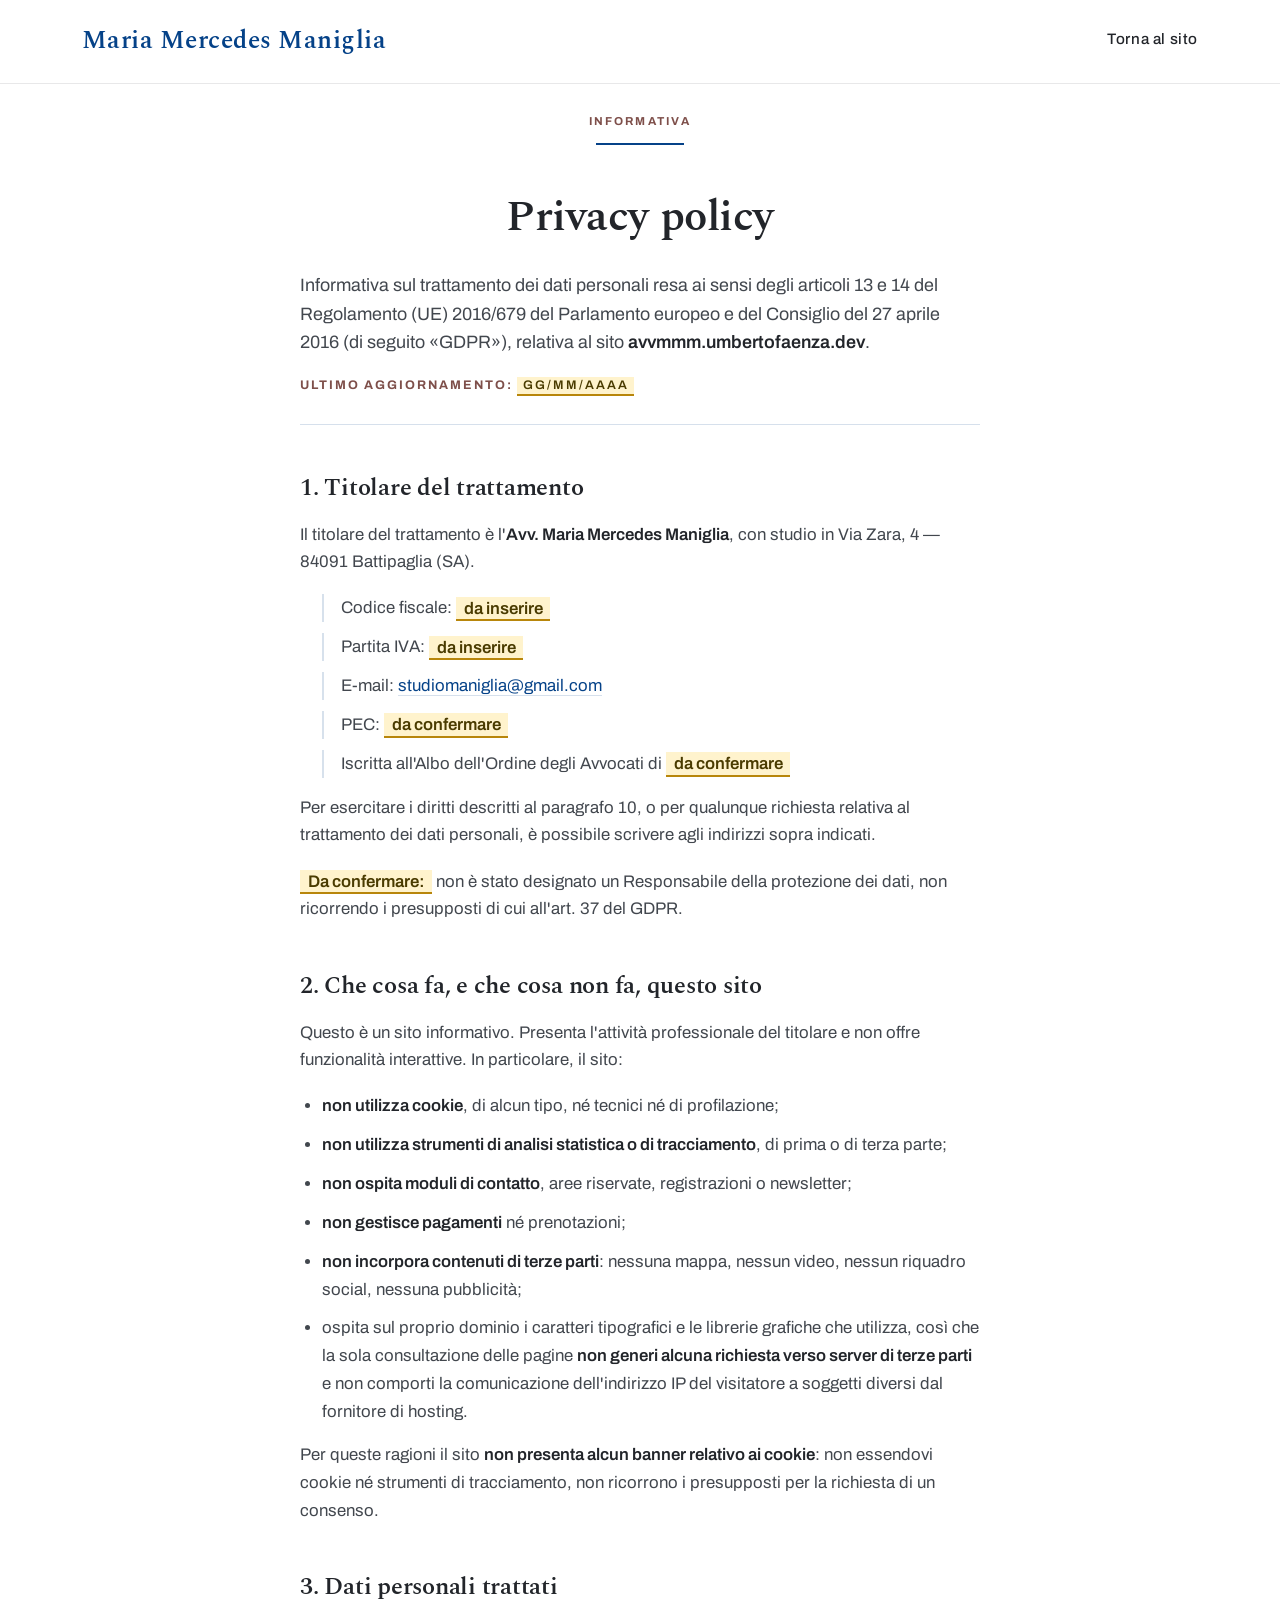
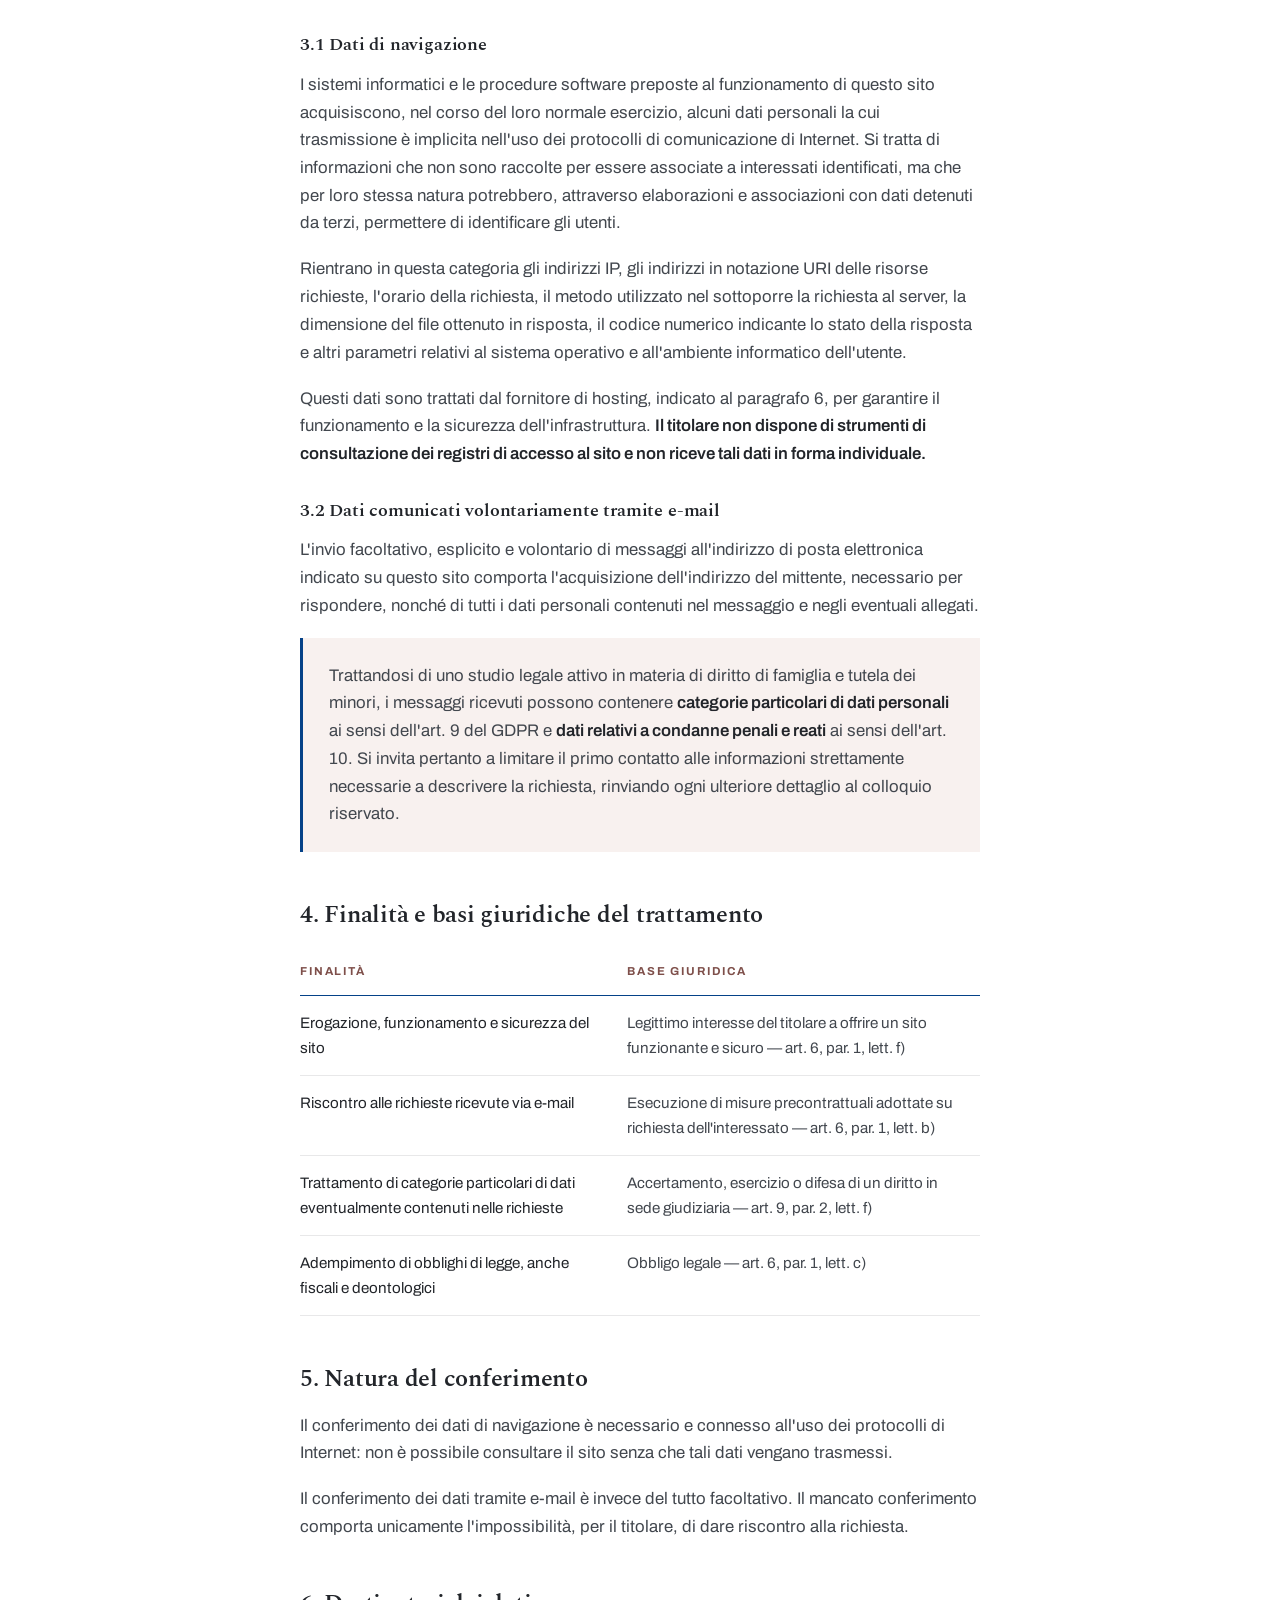
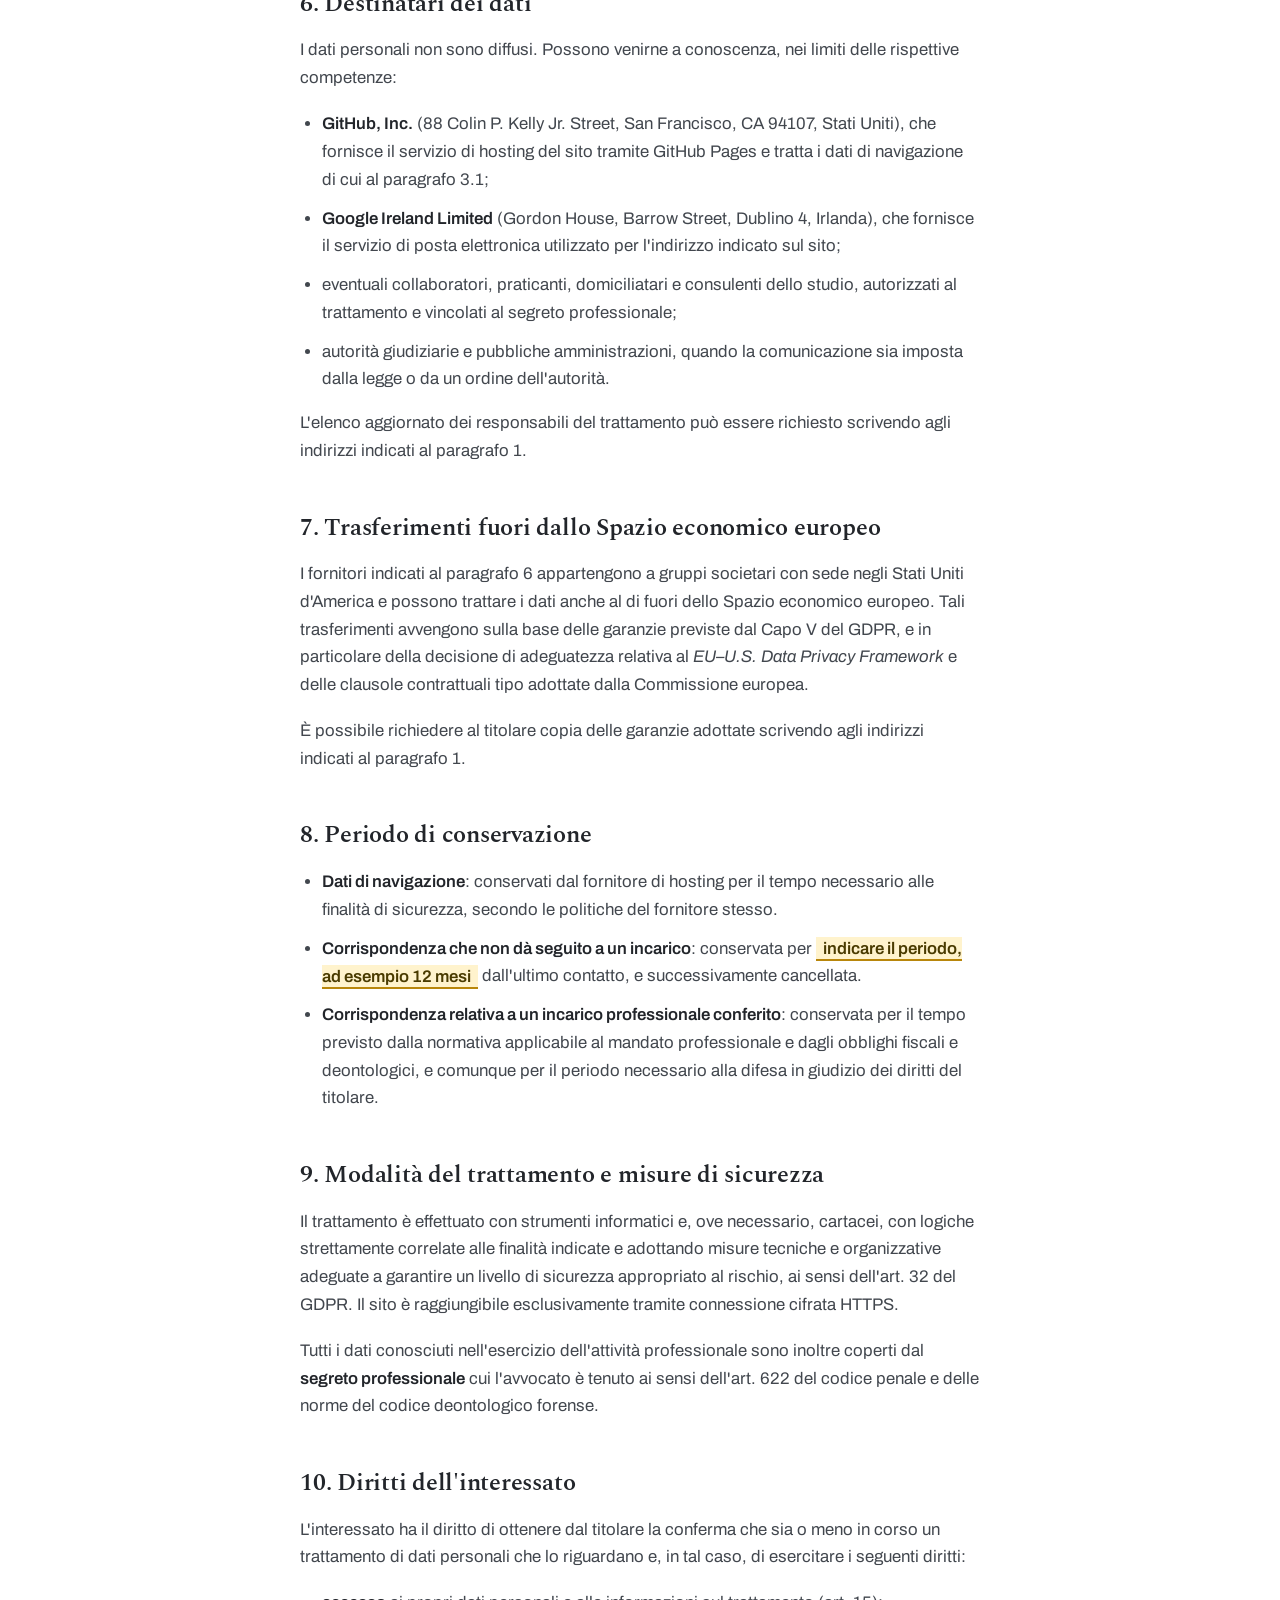
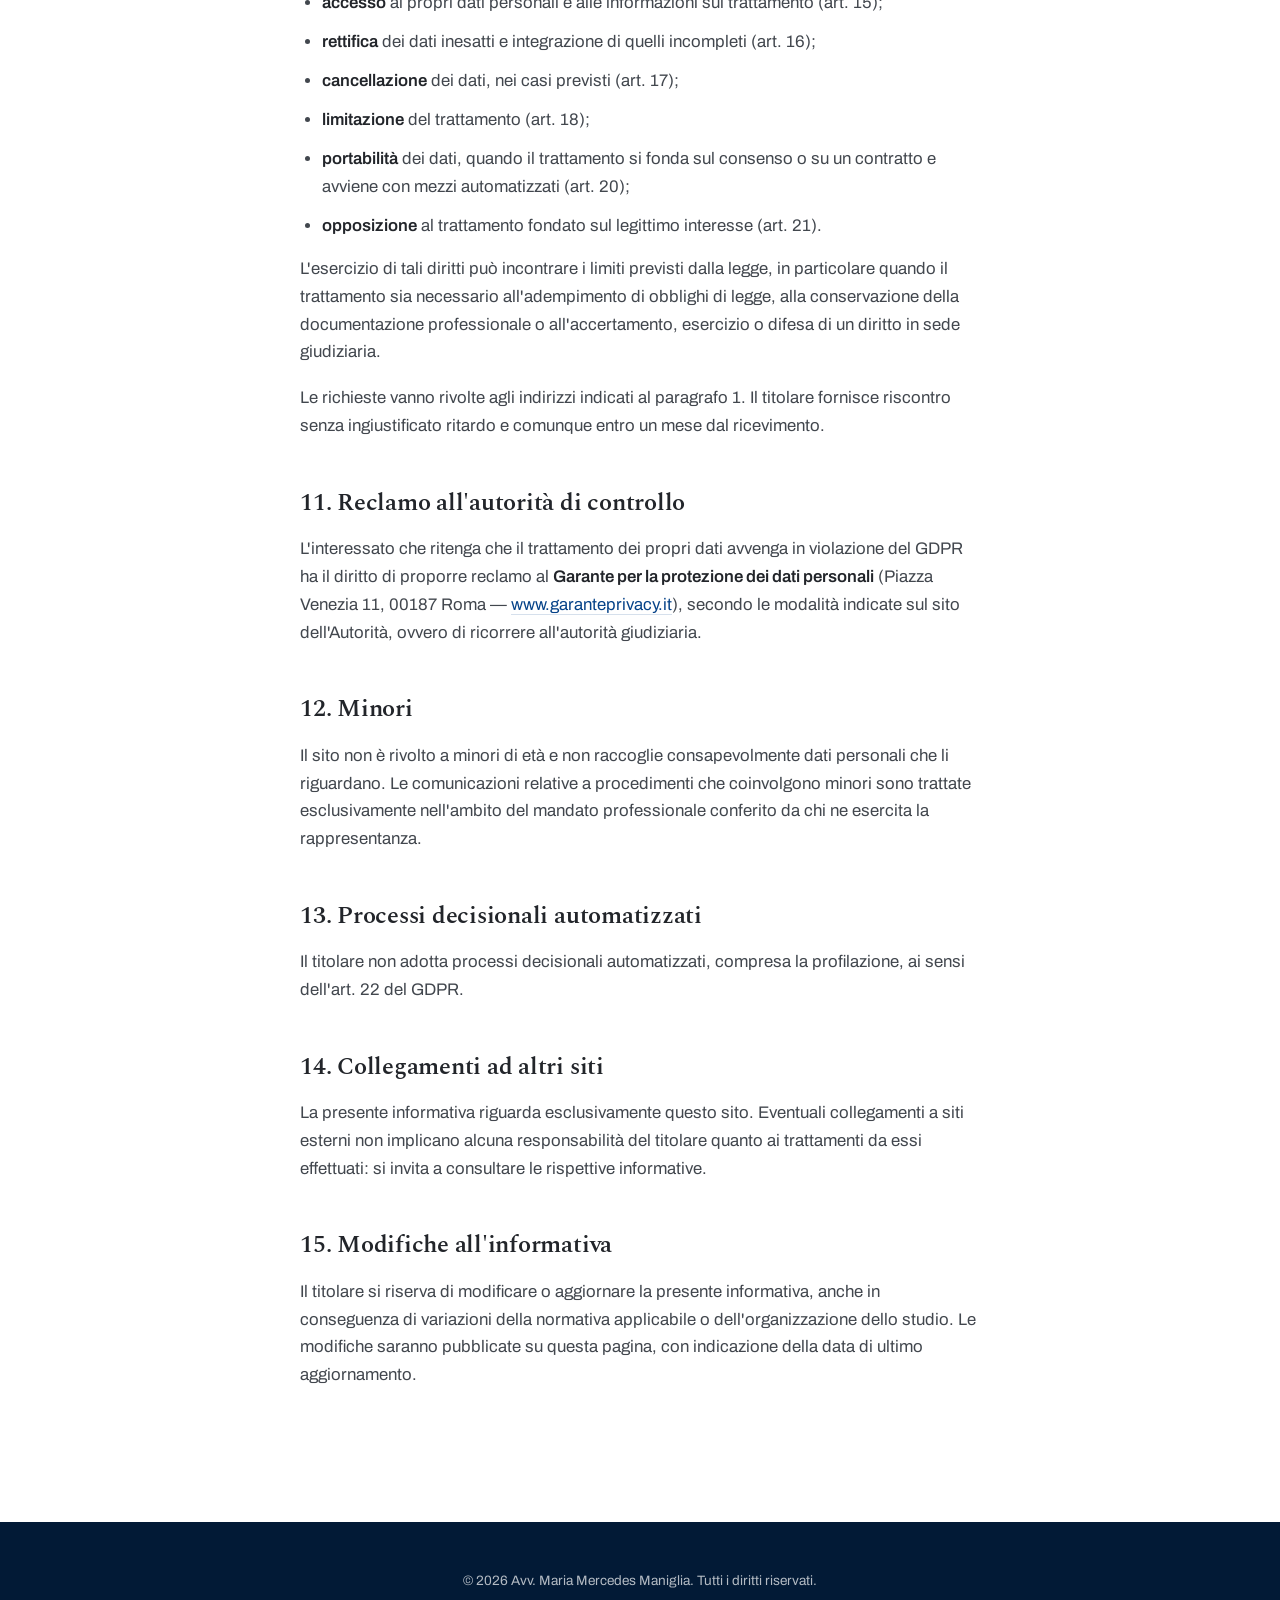
==== privacy/index.html @ ba58f158 "aggiungi SEO, favicon e anteprima social; privacy a /privacy/ Era l'unica categoria dell'audit rimas" ====
<!DOCTYPE html>
<html lang="it">

<head>
    <meta charset="UTF-8">
    <meta name="viewport" content="width=device-width, initial-scale=1.0">
    <title>Privacy policy &mdash; Avv. Maria Mercedes Maniglia</title>

    <meta name="description" content="Informativa sul trattamento dei dati personali del sito dell'Avv. Maria Mercedes Maniglia, resa ai sensi degli articoli 13 e 14 del Regolamento (UE) 2016/679.">
    <link rel="canonical" href="https://avvmmm.umbertofaenza.dev/privacy/">

    <!-- Icone. Il tipo di file e' dichiarato perche' il .ico contiene tre misure -->
    <link rel="icon" href="/favicon.ico" sizes="16x16 32x32 48x48">
    <link rel="icon" href="/icon-512.png" type="image/png" sizes="512x512">
    <link rel="apple-touch-icon" href="/apple-touch-icon.png">
    <meta name="theme-color" content="#F8F1EF">

    <!-- Anteprima nelle condivisioni: senza queste righe su WhatsApp o LinkedIn
         comparirebbe il solo indirizzo, senza immagine ne' descrizione -->
    <meta property="og:type" content="article">
    <meta property="og:locale" content="it_IT">
    <meta property="og:site_name" content="Avv. Maria Mercedes Maniglia">
    <meta property="og:url" content="https://avvmmm.umbertofaenza.dev/privacy/">
    <meta property="og:title" content="Privacy policy - Avv. Maria Mercedes Maniglia">
    <meta property="og:description" content="Informativa sul trattamento dei dati personali del sito dell'Avv. Maria Mercedes Maniglia, resa ai sensi degli articoli 13 e 14 del Regolamento (UE) 2016/679.">
    <meta property="og:image" content="https://avvmmm.umbertofaenza.dev/src/images/og-card.png">
    <meta property="og:image:width" content="1200">
    <meta property="og:image:height" content="630">
    <meta property="og:image:alt" content="Avv. Maria Mercedes Maniglia, diritto di famiglia, tutela dei minori e mediazione familiare">
    <meta name="twitter:card" content="summary_large_image">


    <!-- Percorsi assoluti come nella 404. Caratteri e Bootstrap sono ospitati
         qui, senza richieste a terze parti -->
    <link rel="stylesheet" href="/src/fonts/fonts.css">
    <link rel="stylesheet" href="/src/vendor/bootstrap.min.css">
    <link rel="stylesheet" href="/style.css">
</head>

<body>

    <a class="skip-link" href="#main">Vai al contenuto</a>

    <header>
        <nav class="navbar py-3" aria-label="Navigazione principale">
            <div class="container-lg">
                <a class="navbar-brand brand" href="/">Maria Mercedes Maniglia</a>
                <a href="/" class="nav-link-custom">Torna al sito</a>
            </div>
        </nav>
    </header>

    <main id="main">
        <section class="sec sec--white sec--doc">
            <div class="container-lg">
                <div class="sec-head">
                    <p class="eyebrow">Informativa</p>
                    <span class="sec-rule" aria-hidden="true"></span>
                </div>

                <h1 class="sec-title">Privacy policy</h1>

                <div class="doc">

                    <p class="doc-intro">Informativa sul trattamento dei dati personali resa ai sensi degli articoli
                        13 e 14 del Regolamento (UE) 2016/679 del Parlamento europeo e del Consiglio del 27 aprile
                        2016 (di seguito &laquo;GDPR&raquo;), relativa al sito
                        <strong>avvmmm.umbertofaenza.dev</strong>.</p>

                    <p class="doc-data">Ultimo aggiornamento: <span class="da-completare">GG/MM/AAAA</span></p>

                    <h2>1. Titolare del trattamento</h2>

                    <p>Il titolare del trattamento &egrave; l'<strong>Avv. Maria Mercedes Maniglia</strong>, con
                        studio in Via Zara, 4 &mdash; 84091 Battipaglia (SA).</p>

                    <ul class="doc-dati">
                        <li>Codice fiscale: <span class="da-completare">da inserire</span></li>
                        <li>Partita IVA: <span class="da-completare">da inserire</span></li>
                        <li>E-mail: <a href="mailto:studiomaniglia@gmail.com">studiomaniglia@gmail.com</a></li>
                        <li>PEC: <span class="da-completare">da confermare</span></li>
                        <li>Iscritta all'Albo dell'Ordine degli Avvocati di
                            <span class="da-completare">da confermare</span></li>
                    </ul>

                    <p>Per esercitare i diritti descritti al paragrafo 10, o per qualunque richiesta relativa al
                        trattamento dei dati personali, &egrave; possibile scrivere agli indirizzi sopra indicati.</p>

                    <p><span class="da-completare">Da confermare:</span> non &egrave; stato designato un Responsabile
                        della protezione dei dati, non ricorrendo i presupposti di cui all'art. 37 del GDPR.</p>

                    <h2>2. Che cosa fa, e che cosa non fa, questo sito</h2>

                    <p>Questo &egrave; un sito informativo. Presenta l'attivit&agrave; professionale del titolare e
                        non offre funzionalit&agrave; interattive. In particolare, il sito:</p>

                    <ul>
                        <li><strong>non utilizza cookie</strong>, di alcun tipo, n&eacute; tecnici n&eacute; di
                            profilazione;</li>
                        <li><strong>non utilizza strumenti di analisi statistica o di tracciamento</strong>, di prima
                            o di terza parte;</li>
                        <li><strong>non ospita moduli di contatto</strong>, aree riservate, registrazioni o
                            newsletter;</li>
                        <li><strong>non gestisce pagamenti</strong> n&eacute; prenotazioni;</li>
                        <li><strong>non incorpora contenuti di terze parti</strong>: nessuna mappa, nessun video,
                            nessun riquadro social, nessuna pubblicit&agrave;;</li>
                        <li>ospita sul proprio dominio i caratteri tipografici e le librerie grafiche che utilizza,
                            cos&igrave; che la sola consultazione delle pagine <strong>non generi alcuna richiesta
                                verso server di terze parti</strong> e non comporti la comunicazione dell'indirizzo IP
                            del visitatore a soggetti diversi dal fornitore di hosting.</li>
                    </ul>

                    <p>Per queste ragioni il sito <strong>non presenta alcun banner relativo ai cookie</strong>: non
                        essendovi cookie n&eacute; strumenti di tracciamento, non ricorrono i presupposti per la
                        richiesta di un consenso.</p>

                    <h2>3. Dati personali trattati</h2>

                    <h3>3.1 Dati di navigazione</h3>

                    <p>I sistemi informatici e le procedure software preposte al funzionamento di questo sito
                        acquisiscono, nel corso del loro normale esercizio, alcuni dati personali la cui trasmissione
                        &egrave; implicita nell'uso dei protocolli di comunicazione di Internet. Si tratta di
                        informazioni che non sono raccolte per essere associate a interessati identificati, ma che per
                        loro stessa natura potrebbero, attraverso elaborazioni e associazioni con dati detenuti da
                        terzi, permettere di identificare gli utenti.</p>

                    <p>Rientrano in questa categoria gli indirizzi IP, gli indirizzi in notazione URI delle risorse
                        richieste, l'orario della richiesta, il metodo utilizzato nel sottoporre la richiesta al
                        server, la dimensione del file ottenuto in risposta, il codice numerico indicante lo stato
                        della risposta e altri parametri relativi al sistema operativo e all'ambiente informatico
                        dell'utente.</p>

                    <p>Questi dati sono trattati dal fornitore di hosting, indicato al paragrafo 6, per garantire il
                        funzionamento e la sicurezza dell'infrastruttura. <strong>Il titolare non dispone di strumenti
                            di consultazione dei registri di accesso al sito e non riceve tali dati in forma
                            individuale.</strong></p>

                    <h3>3.2 Dati comunicati volontariamente tramite e-mail</h3>

                    <p>L'invio facoltativo, esplicito e volontario di messaggi all'indirizzo di posta elettronica
                        indicato su questo sito comporta l'acquisizione dell'indirizzo del mittente, necessario per
                        rispondere, nonch&eacute; di tutti i dati personali contenuti nel messaggio e negli eventuali
                        allegati.</p>

                    <p class="doc-avviso">Trattandosi di uno studio legale attivo in materia di diritto di famiglia e
                        tutela dei minori, i messaggi ricevuti possono contenere <strong>categorie particolari di dati
                            personali</strong> ai sensi dell'art. 9 del GDPR e <strong>dati relativi a condanne penali
                            e reati</strong> ai sensi dell'art. 10. Si invita pertanto a limitare il primo contatto
                        alle informazioni strettamente necessarie a descrivere la richiesta, rinviando ogni ulteriore
                        dettaglio al colloquio riservato.</p>

                    <h2>4. Finalit&agrave; e basi giuridiche del trattamento</h2>

                    <div class="doc-tabella-wrap">
                        <table class="doc-tabella">
                            <thead>
                                <tr>
                                    <th>Finalit&agrave;</th>
                                    <th>Base giuridica</th>
                                </tr>
                            </thead>
                            <tbody>
                                <tr>
                                    <td>Erogazione, funzionamento e sicurezza del sito</td>
                                    <td>Legittimo interesse del titolare a offrire un sito funzionante e sicuro
                                        &mdash; art. 6, par. 1, lett. f)</td>
                                </tr>
                                <tr>
                                    <td>Riscontro alle richieste ricevute via e-mail</td>
                                    <td>Esecuzione di misure precontrattuali adottate su richiesta dell'interessato
                                        &mdash; art. 6, par. 1, lett. b)</td>
                                </tr>
                                <tr>
                                    <td>Trattamento di categorie particolari di dati eventualmente contenuti nelle
                                        richieste</td>
                                    <td>Accertamento, esercizio o difesa di un diritto in sede giudiziaria
                                        &mdash; art. 9, par. 2, lett. f)</td>
                                </tr>
                                <tr>
                                    <td>Adempimento di obblighi di legge, anche fiscali e deontologici</td>
                                    <td>Obbligo legale &mdash; art. 6, par. 1, lett. c)</td>
                                </tr>
                            </tbody>
                        </table>
                    </div>

                    <h2>5. Natura del conferimento</h2>

                    <p>Il conferimento dei dati di navigazione &egrave; necessario e connesso all'uso dei protocolli
                        di Internet: non &egrave; possibile consultare il sito senza che tali dati vengano
                        trasmessi.</p>

                    <p>Il conferimento dei dati tramite e-mail &egrave; invece del tutto facoltativo. Il mancato
                        conferimento comporta unicamente l'impossibilit&agrave;, per il titolare, di dare riscontro
                        alla richiesta.</p>

                    <h2>6. Destinatari dei dati</h2>

                    <p>I dati personali non sono diffusi. Possono venirne a conoscenza, nei limiti delle rispettive
                        competenze:</p>

                    <ul>
                        <li><strong>GitHub, Inc.</strong> (88 Colin P. Kelly Jr. Street, San Francisco, CA 94107,
                            Stati Uniti), che fornisce il servizio di hosting del sito tramite GitHub Pages e tratta
                            i dati di navigazione di cui al paragrafo 3.1;</li>
                        <li><strong>Google Ireland Limited</strong> (Gordon House, Barrow Street, Dublino 4,
                            Irlanda), che fornisce il servizio di posta elettronica utilizzato per l'indirizzo
                            indicato sul sito;</li>
                        <li>eventuali collaboratori, praticanti, domiciliatari e consulenti dello studio, autorizzati
                            al trattamento e vincolati al segreto professionale;</li>
                        <li>autorit&agrave; giudiziarie e pubbliche amministrazioni, quando la comunicazione sia
                            imposta dalla legge o da un ordine dell'autorit&agrave;.</li>
                    </ul>

                    <p>L'elenco aggiornato dei responsabili del trattamento pu&ograve; essere richiesto scrivendo agli
                        indirizzi indicati al paragrafo 1.</p>

                    <h2>7. Trasferimenti fuori dallo Spazio economico europeo</h2>

                    <p>I fornitori indicati al paragrafo 6 appartengono a gruppi societari con sede negli Stati Uniti
                        d'America e possono trattare i dati anche al di fuori dello Spazio economico europeo. Tali
                        trasferimenti avvengono sulla base delle garanzie previste dal Capo V del GDPR, e in
                        particolare della decisione di adeguatezza relativa al <em>EU&ndash;U.S. Data Privacy
                            Framework</em> e delle clausole contrattuali tipo adottate dalla Commissione europea.</p>

                    <p>&Egrave; possibile richiedere al titolare copia delle garanzie adottate scrivendo agli
                        indirizzi indicati al paragrafo 1.</p>

                    <h2>8. Periodo di conservazione</h2>

                    <ul>
                        <li><strong>Dati di navigazione</strong>: conservati dal fornitore di hosting per il tempo
                            necessario alle finalit&agrave; di sicurezza, secondo le politiche del fornitore
                            stesso.</li>
                        <li><strong>Corrispondenza che non d&agrave; seguito a un incarico</strong>: conservata per
                            <span class="da-completare">indicare il periodo, ad esempio 12 mesi</span> dall'ultimo
                            contatto, e successivamente cancellata.</li>
                        <li><strong>Corrispondenza relativa a un incarico professionale conferito</strong>: conservata
                            per il tempo previsto dalla normativa applicabile al mandato professionale e dagli
                            obblighi fiscali e deontologici, e comunque per il periodo necessario alla difesa in
                            giudizio dei diritti del titolare.</li>
                    </ul>

                    <h2>9. Modalit&agrave; del trattamento e misure di sicurezza</h2>

                    <p>Il trattamento &egrave; effettuato con strumenti informatici e, ove necessario, cartacei, con
                        logiche strettamente correlate alle finalit&agrave; indicate e adottando misure tecniche e
                        organizzative adeguate a garantire un livello di sicurezza appropriato al rischio, ai sensi
                        dell'art. 32 del GDPR. Il sito &egrave; raggiungibile esclusivamente tramite connessione
                        cifrata HTTPS.</p>

                    <p>Tutti i dati conosciuti nell'esercizio dell'attivit&agrave; professionale sono inoltre coperti
                        dal <strong>segreto professionale</strong> cui l'avvocato &egrave; tenuto ai sensi dell'art.
                        622 del codice penale e delle norme del codice deontologico forense.</p>

                    <h2>10. Diritti dell'interessato</h2>

                    <p>L'interessato ha il diritto di ottenere dal titolare la conferma che sia o meno in corso un
                        trattamento di dati personali che lo riguardano e, in tal caso, di esercitare i seguenti
                        diritti:</p>

                    <ul>
                        <li><strong>accesso</strong> ai propri dati personali e alle informazioni sul trattamento
                            (art. 15);</li>
                        <li><strong>rettifica</strong> dei dati inesatti e integrazione di quelli incompleti
                            (art. 16);</li>
                        <li><strong>cancellazione</strong> dei dati, nei casi previsti (art. 17);</li>
                        <li><strong>limitazione</strong> del trattamento (art. 18);</li>
                        <li><strong>portabilit&agrave;</strong> dei dati, quando il trattamento si fonda sul consenso
                            o su un contratto e avviene con mezzi automatizzati (art. 20);</li>
                        <li><strong>opposizione</strong> al trattamento fondato sul legittimo interesse
                            (art. 21).</li>
                    </ul>

                    <p>L'esercizio di tali diritti pu&ograve; incontrare i limiti previsti dalla legge, in particolare
                        quando il trattamento sia necessario all'adempimento di obblighi di legge, alla conservazione
                        della documentazione professionale o all'accertamento, esercizio o difesa di un diritto in
                        sede giudiziaria.</p>

                    <p>Le richieste vanno rivolte agli indirizzi indicati al paragrafo 1. Il titolare fornisce
                        riscontro senza ingiustificato ritardo e comunque entro un mese dal ricevimento.</p>

                    <h2>11. Reclamo all'autorit&agrave; di controllo</h2>

                    <p>L'interessato che ritenga che il trattamento dei propri dati avvenga in violazione del GDPR ha
                        il diritto di proporre reclamo al <strong>Garante per la protezione dei dati
                            personali</strong> (Piazza Venezia 11, 00187 Roma &mdash;
                        <a href="https://www.garanteprivacy.it" rel="noopener">www.garanteprivacy.it</a>), secondo le
                        modalit&agrave; indicate sul sito dell'Autorit&agrave;, ovvero di ricorrere
                        all'autorit&agrave; giudiziaria.</p>

                    <h2>12. Minori</h2>

                    <p>Il sito non &egrave; rivolto a minori di et&agrave; e non raccoglie consapevolmente dati
                        personali che li riguardano. Le comunicazioni relative a procedimenti che coinvolgono minori
                        sono trattate esclusivamente nell'ambito del mandato professionale conferito da chi ne
                        esercita la rappresentanza.</p>

                    <h2>13. Processi decisionali automatizzati</h2>

                    <p>Il titolare non adotta processi decisionali automatizzati, compresa la profilazione, ai sensi
                        dell'art. 22 del GDPR.</p>

                    <h2>14. Collegamenti ad altri siti</h2>

                    <p>La presente informativa riguarda esclusivamente questo sito. Eventuali collegamenti a siti
                        esterni non implicano alcuna responsabilit&agrave; del titolare quanto ai trattamenti da essi
                        effettuati: si invita a consultare le rispettive informative.</p>

                    <h2>15. Modifiche all'informativa</h2>

                    <p>Il titolare si riserva di modificare o aggiornare la presente informativa, anche in
                        conseguenza di variazioni della normativa applicabile o dell'organizzazione dello studio. Le
                        modifiche saranno pubblicate su questa pagina, con indicazione della data di ultimo
                        aggiornamento.</p>

                </div>
            </div>
        </section>
    </main>

    <footer>
        <div class="container-lg">
            <p>&copy; 2026 Avv. Maria Mercedes Maniglia. Tutti i diritti riservati.</p>
        </div>
    </footer>

</body>

</html>
---- src/fonts/fonts.css ----
/* Caratteri ospitati sul sito, non caricati da Google.
   Generato dal CSS di fonts.googleapis.com tenendo i soli sottoinsiemi
   latin e latin-ext: gli altri (cyrillic, cyrillic-ext, vietnamese) non
   servono a un sito in italiano e pesavano senza essere mai usati.
   Percorsi assoluti: /404.html viene servita a URL arbitrari.
   Per aggiornare i caratteri, riscaricare da Google e rifare questo file. */

@font-face {
  font-family: 'Archivo';
  font-style: italic;
  font-weight: 400;
  font-stretch: 100%;
  font-display: swap;
  src: url(/src/fonts/archivo-italic-400-latin-ext.woff2) format('woff2');
  unicode-range: U+0100-02BA, U+02BD-02C5, U+02C7-02CC, U+02CE-02D7, U+02DD-02FF, U+0304, U+0308, U+0329, U+1D00-1DBF, U+1E00-1E9F, U+1EF2-1EFF, U+2020, U+20A0-20AB, U+20AD-20C0, U+2113, U+2C60-2C7F, U+A720-A7FF;
}
@font-face {
  font-family: 'Archivo';
  font-style: italic;
  font-weight: 400;
  font-stretch: 100%;
  font-display: swap;
  src: url(/src/fonts/archivo-italic-400-latin.woff2) format('woff2');
  unicode-range: U+0000-00FF, U+0131, U+0152-0153, U+02BB-02BC, U+02C6, U+02DA, U+02DC, U+0304, U+0308, U+0329, U+2000-206F, U+20AC, U+2122, U+2191, U+2193, U+2212, U+2215, U+FEFF, U+FFFD;
}
@font-face {
  font-family: 'Archivo';
  font-style: normal;
  font-weight: 400 700;
  font-stretch: 100%;
  font-display: swap;
  src: url(/src/fonts/archivo-normal-400-700-latin-ext.woff2) format('woff2');
  unicode-range: U+0100-02BA, U+02BD-02C5, U+02C7-02CC, U+02CE-02D7, U+02DD-02FF, U+0304, U+0308, U+0329, U+1D00-1DBF, U+1E00-1E9F, U+1EF2-1EFF, U+2020, U+20A0-20AB, U+20AD-20C0, U+2113, U+2C60-2C7F, U+A720-A7FF;
}
@font-face {
  font-family: 'Archivo';
  font-style: normal;
  font-weight: 400 700;
  font-stretch: 100%;
  font-display: swap;
  src: url(/src/fonts/archivo-normal-400-700-latin.woff2) format('woff2');
  unicode-range: U+0000-00FF, U+0131, U+0152-0153, U+02BB-02BC, U+02C6, U+02DA, U+02DC, U+0304, U+0308, U+0329, U+2000-206F, U+20AC, U+2122, U+2191, U+2193, U+2212, U+2215, U+FEFF, U+FFFD;
}
@font-face {
  font-family: 'Spectral';
  font-style: italic;
  font-weight: 400;
  font-display: swap;
  src: url(/src/fonts/spectral-italic-400-latin-ext.woff2) format('woff2');
  unicode-range: U+0100-02BA, U+02BD-02C5, U+02C7-02CC, U+02CE-02D7, U+02DD-02FF, U+0304, U+0308, U+0329, U+1D00-1DBF, U+1E00-1E9F, U+1EF2-1EFF, U+2020, U+20A0-20AB, U+20AD-20C0, U+2113, U+2C60-2C7F, U+A720-A7FF;
}
@font-face {
  font-family: 'Spectral';
  font-style: italic;
  font-weight: 400;
  font-display: swap;
  src: url(/src/fonts/spectral-italic-400-latin.woff2) format('woff2');
  unicode-range: U+0000-00FF, U+0131, U+0152-0153, U+02BB-02BC, U+02C6, U+02DA, U+02DC, U+0304, U+0308, U+0329, U+2000-206F, U+20AC, U+2122, U+2191, U+2193, U+2212, U+2215, U+FEFF, U+FFFD;
}
@font-face {
  font-family: 'Spectral';
  font-style: normal;
  font-weight: 400;
  font-display: swap;
  src: url(/src/fonts/spectral-normal-400-latin-ext.woff2) format('woff2');
  unicode-range: U+0100-02BA, U+02BD-02C5, U+02C7-02CC, U+02CE-02D7, U+02DD-02FF, U+0304, U+0308, U+0329, U+1D00-1DBF, U+1E00-1E9F, U+1EF2-1EFF, U+2020, U+20A0-20AB, U+20AD-20C0, U+2113, U+2C60-2C7F, U+A720-A7FF;
}
@font-face {
  font-family: 'Spectral';
  font-style: normal;
  font-weight: 400;
  font-display: swap;
  src: url(/src/fonts/spectral-normal-400-latin.woff2) format('woff2');
  unicode-range: U+0000-00FF, U+0131, U+0152-0153, U+02BB-02BC, U+02C6, U+02DA, U+02DC, U+0304, U+0308, U+0329, U+2000-206F, U+20AC, U+2122, U+2191, U+2193, U+2212, U+2215, U+FEFF, U+FFFD;
}
@font-face {
  font-family: 'Spectral';
  font-style: normal;
  font-weight: 600;
  font-display: swap;
  src: url(/src/fonts/spectral-normal-600-latin-ext.woff2) format('woff2');
  unicode-range: U+0100-02BA, U+02BD-02C5, U+02C7-02CC, U+02CE-02D7, U+02DD-02FF, U+0304, U+0308, U+0329, U+1D00-1DBF, U+1E00-1E9F, U+1EF2-1EFF, U+2020, U+20A0-20AB, U+20AD-20C0, U+2113, U+2C60-2C7F, U+A720-A7FF;
}
@font-face {
  font-family: 'Spectral';
  font-style: normal;
  font-weight: 600;
  font-display: swap;
  src: url(/src/fonts/spectral-normal-600-latin.woff2) format('woff2');
  unicode-range: U+0000-00FF, U+0131, U+0152-0153, U+02BB-02BC, U+02C6, U+02DA, U+02DC, U+0304, U+0308, U+0329, U+2000-206F, U+20AC, U+2122, U+2191, U+2193, U+2212, U+2215, U+FEFF, U+FFFD;
}
---- style.css ----
/* =========================================================
   Avv. Maria Mercedes Maniglia — variante "documento"
   Nessuna colonna di margine: la struttura è orizzontale.
   Ogni sezione si apre con un filetto-capitolo che si riempie
   di blu man mano che la pagina avanza.
   ========================================================= */

:root {
    --ink: #054288;
    --ink-deep: #021a36;

    --text-main: #22252A;
    --text-body: #42474E;

    --white: #ffffff;
    /* rosa appena accennato, dalla carta del biglietto da visita */
    --paper: #F8F1EF;
    --paper-deep: #F0E6E3;

    /* bruno-rosato, stessa famiglia della carta */
    --accent: #7E4F4A;

    --rule: rgba(5, 66, 136, 0.16);
    --rule-soft: rgba(34, 37, 42, 0.10);

    --font-display: 'Spectral', Georgia, serif;
    --font-body: 'Archivo', system-ui, sans-serif;

    --sec-pad: clamp(4.5rem, 9vw, 8rem);
    --ease: cubic-bezier(0.22, 0.61, 0.36, 1);
}

/* ---------- Base ---------- */

html {
    scroll-behavior: smooth;
}

@media (prefers-reduced-motion: reduce) {
    html {
        scroll-behavior: auto;
    }

    *,
    *::before,
    *::after {
        animation-duration: 0.01ms !important;
        transition-duration: 0.01ms !important;
    }

    /* regola separata di proposito: ::details-content non rientra in
       *::before/::after, e messo nella lista qui sopra invaliderebbe
       l'intero selettore sui browser che non lo conoscono */
    details::details-content {
        transition-duration: 0.01ms !important;
    }
}

body {
    font-family: var(--font-body);
    font-size: 1.05rem;
    line-height: 1.65;
    color: var(--text-body);
    background-color: var(--white);
    -webkit-font-smoothing: antialiased;
}

h1,
h2,
h3,
h4 {
    font-family: var(--font-display);
    font-weight: 600;
    color: var(--text-main);
    letter-spacing: -0.01em;
}

p {
    color: var(--text-body);
}

strong {
    color: var(--text-main);
    font-weight: 600;
}

a {
    color: var(--ink);
}

a:focus-visible,
button:focus-visible {
    outline: 2px solid var(--ink);
    outline-offset: 3px;
    border-radius: 2px;
}

.skip-link {
    position: absolute;
    left: -9999px;
    top: 0;
    z-index: 2000;
    padding: 12px 20px;
    background: var(--ink);
    color: #fff;
    text-decoration: none;
    font-weight: 600;
}

.skip-link:focus {
    left: 12px;
    top: 12px;
}

/* ---------- Navbar ---------- */

header {
    position: fixed;
    top: 0;
    width: 100%;
    z-index: 1000;
    background-color: rgba(255, 255, 255, 0.94);
    backdrop-filter: blur(10px);
    border-bottom: 1px solid var(--rule-soft);
}

.brand {
    font-family: var(--font-display);
    font-size: 1.25rem;
    font-weight: 600;
    letter-spacing: 0.02em;
    color: var(--ink);
    text-decoration: none;
}

.brand:hover {
    color: var(--ink);
}

.nav-link-custom {
    font-family: var(--font-body);
    /* nel menu a tendina il tocco e' piu' comodo con un corpo pieno */
    font-size: 1rem;
    font-weight: 500;
    letter-spacing: 0.04em;
    color: var(--text-main);
    text-decoration: none;
    padding-bottom: 2px;
    border-bottom: 1px solid transparent;
    transition: border-color 0.25s var(--ease), color 0.25s var(--ease);
}

.nav-link-custom:hover {
    color: var(--ink);
    border-bottom-color: var(--ink);
}

.navbar-toggler:focus {
    box-shadow: none;
}

/* Menu a tendina: area di tocco piena, almeno 44px per voce */
@media (max-width: 991.98px) {
    .nav-link-custom {
        display: block;
        padding: 0.6rem 0;
    }
}

/* Da qui la navbar e' su una riga sola: cresce in due tempi, perche'
   fra 992 e 1199 il contenitore si stringe a 960px */
@media (min-width: 992px) {
    .brand {
        font-size: 1.4rem;
    }

    .nav-link-custom {
        font-size: 0.88rem;
    }
}

@media (min-width: 1200px) {
    .brand {
        font-size: 1.55rem;
    }

    .nav-link-custom {
        font-size: 0.95rem;
    }
}

/* ---------- Sezioni ---------- */

/* Bootstrap porterebbe il contenitore a 1320px: troppo per una colonna
   di testo leggibile, lascerebbe vuoto strutturale ai lati */
@media (min-width: 1400px) {
    .container-lg {
        max-width: 1140px;
    }
}

.sec {
    padding: var(--sec-pad) 0;
}

/* l'header e' fisso: senza questo margine il sopratitolo della sezione
   raggiunta da un'ancora finisce appiccicato al bordo inferiore */
.sec[id] {
    scroll-margin-top: 1.5rem;
}

.sec--white {
    background-color: var(--white);
}

.sec--paper {
    background-color: var(--paper);
}

.sec--hero {
    background: linear-gradient(180deg, var(--paper) 0%, var(--paper-deep) 100%);
    padding-top: clamp(9rem, 16vw, 13rem);
}

/* Di norma a separare le sezioni basta l'alternanza dei fondi. Dove due
   sezioni adiacenti condividono il tono - oggi solo #genitorialita e
   #consulenze, che sono le due offerte prenotabili e stanno insieme di
   proposito - il confine lo segna un filetto. Scritto come condizione e non
   sul singolo id: se la coppia cambia o si scioglie, il filetto la segue.
   Il padding delle due sezioni lo lascia simmetrico, 128px sopra e sotto */
.sec--white + .sec--white > .container-lg,
.sec--paper + .sec--paper > .container-lg {
    position: relative;
}

/* Sta sul contenitore e non sulla sezione, che e' a tutta pagina: cosi' il
   filetto e' largo quanto il testo, come quelli dentro #percorso e #contatti.
   Risalito di --sec-pad, cioe' esattamente il padding della sezione, per
   cadere sul confine invece che sopra il sopratitolo */
.sec--white + .sec--white > .container-lg::before,
.sec--paper + .sec--paper > .container-lg::before {
    content: '';
    position: absolute;
    top: calc(-1 * var(--sec-pad));
    /* rientro pari al padding di .container-lg, che e' meta' della gutter di
       Bootstrap: cosi' il filetto e' largo quanto il testo e non quanto la
       scatola. Se quel padding cambia, va cambiato anche qui */
    left: 12px;
    right: 12px;
    height: 1px;
    background-color: var(--rule);
}

/* sotto i 992 il contenitore passa a 24px di padding, vedi in fondo al foglio */
@media (max-width: 991px) {

    .sec--white + .sec--white > .container-lg::before,
    .sec--paper + .sec--paper > .container-lg::before {
        left: 24px;
        right: 24px;
    }
}

/* ---------- Filetto-capitolo ---------- */

.sec-head {
    display: flex;
    flex-direction: column;
    align-items: center;
    gap: 0.9rem;
    margin-bottom: clamp(2rem, 4vw, 3rem);
}

/* Solo il segmento pieno sotto il sopratitolo, identico in ogni sezione */
.sec-rule {
    width: 88px;
    height: 2px;
    background-color: var(--ink);
}

/* ---------- Tipografia ---------- */

.eyebrow {
    margin: 0;
    font-family: var(--font-body);
    font-size: 0.72rem;
    font-weight: 700;
    line-height: 1.2;
    letter-spacing: 0.18em;
    text-transform: uppercase;
    color: var(--accent);
}

.display-name {
    margin: 0.75rem auto 1.5rem;
    font-size: clamp(2.4rem, 6.5vw, 4.6rem);
    line-height: 1.05;
    letter-spacing: -0.025em;
    color: var(--ink);
    max-width: 16ch;
}

/* il margine sotto serviva a staccare il bottone dell'hero, tolto su
   richiesta della cliente. Con :last-child torna da solo se il bottone
   viene rimesso, invece di restare uno spazio orfano */
.lede:last-child {
    margin-bottom: 0;
}

.lede {
    max-width: 34ch;
    margin: 0 auto 2.75rem;
    font-family: var(--font-display);
    font-size: clamp(1.25rem, 2.4vw, 1.7rem);
    font-style: italic;
    font-weight: 400;
    line-height: 1.35;
    color: var(--text-main);
}

.sec-title {
    margin: 0 auto 1.75rem;
    font-size: clamp(1.9rem, 3.8vw, 2.7rem);
    line-height: 1.15;
    max-width: 24ch;
    text-align: center;
}

.sub-title {
    margin: 3.5rem 0 0;
    font-size: 1.35rem;
    text-align: center;
}

/* Blocco centrato, testo allineato a sinistra: il vuoto simmetrico
   si legge come margine, il testo resta scorrevole */
.measure {
    max-width: 62ch;
    margin-inline: auto;
}

.measure p {
    margin-bottom: 1.25rem;
}

.measure p:last-child {
    margin-bottom: 0;
}

.measure--center {
    text-align: center;
}

/* Paragrafo singolo: corpo più grande, così la stessa quantità di testo
   occupa più larghezza senza allungare la riga in caratteri */
.measure--lead {
    max-width: 78ch;
    font-size: 1.18rem;
    line-height: 1.6;
}

/* ---------- Hero ---------- */

.sec--hero .container-lg {
    text-align: center;
}

/* ---------- Bottone ---------- */

.btn-ink {
    display: inline-block;
    padding: 14px 32px;
    background-color: var(--ink);
    color: #fff;
    font-family: var(--font-body);
    font-size: 0.85rem;
    font-weight: 600;
    letter-spacing: 0.06em;
    text-decoration: none;
    border: 1px solid var(--ink);
    transition: background-color 0.25s var(--ease), color 0.25s var(--ease);
}

.btn-ink:hover {
    background-color: transparent;
    color: var(--ink);
}

/* ---------- Consulenze: testo a sinistra, operativo a destra ---------- */

.consulenze-grid {
    display: grid;
    grid-template-columns: minmax(0, 1fr);
    gap: 3rem;
}

.consulenze-testo p {
    font-size: 1.18rem;
    line-height: 1.6;
    margin-bottom: 1.25rem;
}

.consulenze-testo p:last-of-type {
    margin-bottom: 0;
}

/* A colonna singola l'introduttivo si allinea a quelli di percorso e contatti:
   stesso 78ch e stesso centraggio di .measure--lead + .measure--center, che
   qui non si possono riusare come classi perche' a due colonne il testo torna
   a sinistra. Il 78ch e' calcolato sul font del paragrafo, 1.18rem: sono gli
   stessi 858px degli altri due. Se un giorno si stringe .measure--lead verso
   i 90 caratteri, questa regola va stretta insieme. */
@media (max-width: 991px) {
    .consulenze-testo p {
        max-width: 78ch;
        margin-inline: auto;
        text-align: center;
    }

    /* A tutta larghezza il chevron finiva a 682px dal titolo che apre, mentre
       il contenuto della riga ne occupa 262, e il testo dei passi girava a
       ~100 caratteri. 62ch e' la misura di lettura del progetto e riavvicina
       l'accordion ai ~518px che ha nella colonna desktop */
    .consulenze-operativo {
        max-width: 62ch;
        margin-inline: auto;
    }

    /* da inline-block a blocco a larghezza contenuto: si centra da solo
       senza dover centrare il testo del contenitore */
    .consulenze-operativo .btn-ink {
        display: block;
        width: fit-content;
        margin-inline: auto;
    }
}

.consulenze-operativo .btn-ink {
    margin-top: 2.25rem;
}

@media (min-width: 992px) {
    .consulenze-grid {
        grid-template-columns: minmax(0, 1fr) minmax(0, 1fr);
        column-gap: clamp(3rem, 6vw, 5rem);
    }

    /* i due titoli aprono le rispettive colonne, non la sezione */
    .consulenze-testo .sec-title {
        margin-left: 0;
        text-align: left;
        max-width: 18ch;
    }

    .consulenze-operativo .sub-title {
        margin-top: 0;
        text-align: left;
    }
}

/* ---------- Passi a scomparsa ---------- */

.passi {
    margin-top: 1.75rem;
}

.passi details {
    border-top: 1px solid var(--rule-soft);
}

.passi details:last-of-type {
    border-bottom: 1px solid var(--rule-soft);
}

.passi summary {
    display: flex;
    align-items: baseline;
    gap: 1.15rem;
    padding: 1.15rem 0;
    cursor: pointer;
    /* toglie il triangolino nativo, sostituito dal chevron sotto */
    list-style: none;
}

.passi summary::-webkit-details-marker {
    display: none;
}

.passi summary:focus-visible {
    outline: 2px solid var(--ink);
    outline-offset: 3px;
}

.passo-num {
    flex: none;
    font-family: var(--font-display);
    font-size: 1.35rem;
    font-weight: 600;
    line-height: 1;
    color: var(--ink);
}

.passo-titolo {
    font-family: var(--font-display);
    font-size: 1.2rem;
    font-weight: 600;
    line-height: 1.3;
    color: var(--text-main);
}

.passi summary::after {
    content: '';
    flex: none;
    align-self: center;
    width: 9px;
    height: 9px;
    margin-left: auto;
    border-right: 1.5px solid var(--ink);
    border-bottom: 1.5px solid var(--ink);
    transform: translateY(-2px) rotate(45deg);
    transition: transform 0.25s var(--ease);
}

.passi details[open] summary::after {
    transform: translateY(2px) rotate(225deg);
}

.passo-corpo {
    padding: 0 0 1.35rem;
}

/* Il rientro allinea il testo al titolo del passo: 1.35rem del numero piu'
   1.15rem del gap del summary. Da 768 in su e' giusto, sotto sono 40px su
   342, il 12% della larghezza sottratto al testo piu' operativo del sito */
@media (min-width: 768px) {
    .passo-corpo {
        padding-left: calc(1.35rem + 1.15rem);
    }
}

/* Apertura morbida. Dove il browser non supporta ::details-content
   l'accordion resta istantaneo, come prima: nessuna regressione.
   Il vantaggio rispetto al JS e' che anima anche la chiusura
   automatica del passo precedente, gestita dal browser via name= */
@supports (interpolate-size: allow-keywords) and (selector(::details-content)) {
    :root {
        interpolate-size: allow-keywords;
    }

    .passi details::details-content {
        block-size: 0;
        overflow: hidden;
        opacity: 0;
        transition:
            block-size 0.35s var(--ease),
            opacity 0.3s var(--ease),
            content-visibility 0.35s allow-discrete;
    }

    .passi details[open]::details-content {
        block-size: auto;
        opacity: 1;
    }
}

.passo-corpo p {
    margin-bottom: 0.9rem;
}

.passo-corpo p:last-child {
    margin-bottom: 0;
}

/* ---------- Fasi del percorso ---------- */

.fasi {
    margin: clamp(3.5rem, 6vw, 5.5rem) 0 3rem;
    padding: 0;
    list-style: none;
}

.fase {
    display: grid;
    grid-template-columns: minmax(0, 1fr);
    gap: 0.5rem;
    padding: 2rem 0;
    border-top: 1px solid var(--rule-soft);
}

.fase:last-child {
    border-bottom: 1px solid var(--rule-soft);
}

.fase-when {
    font-family: var(--font-body);
    font-size: 0.72rem;
    font-weight: 700;
    letter-spacing: 0.18em;
    text-transform: uppercase;
    color: var(--ink);
    padding-top: 0.35rem;
}

/* .fase-body non ha un cap di larghezza, di proposito: sotto i 992 il testo
   deve arrivare al filetto, che attraversa tutta la sezione, e fermarlo prima
   lasciava fino a 167px di vuoto a destra. Sopra i 992 le tre fasi sono
   colonne da ~350px, dove un cap a 62ch non morderebbe comunque */

.fase h3 {
    margin: 0 0 0.6rem;
    font-size: 1.35rem;
}

.fase p {
    margin: 0;
}

@media (min-width: 768px) and (max-width: 991px) {
    .fase {
        grid-template-columns: 7rem minmax(0, 1fr);
        row-gap: 0;
        column-gap: 2.75rem;
    }
}

/* Su desktop le tre fasi diventano colonne affiancate: la progressione
   nel tempo si legge da sinistra a destra e occupa tutta la larghezza */
@media (min-width: 992px) {
    .fasi {
        display: grid;
        grid-template-columns: repeat(3, minmax(0, 1fr));
        column-gap: 2.5rem;
    }

    /* la barra sta sotto l'etichetta, non sopra: prima la parola,
       poi la riga, poi il testo della fase */
    .fase {
        display: block;
        padding: 0;
        border-top: none;
    }

    .fase:last-child {
        border-bottom: none;
    }

    .fase-when {
        display: block;
        padding-top: 0;
        padding-bottom: 0.7rem;
        margin-bottom: 1.35rem;
        border-bottom: 2px solid var(--ink);
    }
}

/* ---------- Chi sono ---------- */

.bio {
    display: grid;
    grid-template-columns: minmax(0, 1fr);
    gap: 2.5rem;
}

.bio-text {
    max-width: none;
    /* a colonna singola tutta la sezione sta su un asse centrato, foto
       compresa. Torna a sinistra a due colonne, dove il testo affianca la
       foto e il centraggio spezzerebbe la sponda fra le due */
    text-align: center;
}

/* il nome sono 28 caratteri e .sec-title taglia a 24ch: a colonna singola
   c'e' spazio, e andare a capo e' solo la regola generica che stringe.
   Niente nowrap: sotto i ~700px non ci sta e deve poter spezzare.
   Non usare #chi-sono: l'id batterebbe per specificita' il .bio .sec-title
   che a due colonne rimette il cap a 18ch */
.bio .sec-title {
    max-width: none;
}

.bio-text p {
    margin-bottom: 1.25rem;
}

.bio-close {
    margin-top: 1.75rem;
    padding-top: 1.5rem;
    border-top: 1px solid var(--rule);
    font-family: var(--font-display);
    font-size: 1.2rem;
    font-style: italic;
    line-height: 1.5;
    color: var(--text-main);
}

.bio-figure {
    margin: 0;
}

.bio-figure img {
    display: block;
    width: 100%;
    height: auto;
    max-width: 420px;
    /* A colonna singola la foto si ferma a 420px e a sinistra lascerebbe fino
       a 523px di vuoto a destra. Nessun reset sopra i 992: li' sta in una
       colonna da 380px che riempie, quindi il centraggio e' gia' un no-op */
    margin-inline: auto;
}

@media (min-width: 992px) {
    /* sopratitolo e filetto a sinistra, allineati al titolo sotto */
    #chi-sono .sec-head,
    #consulenze .sec-head {
        align-items: flex-start;
    }

    /* qui il titolo apre la colonna di testo, non la sezione:
       centrarlo lo staccherebbe dal paragrafo che introduce */
    .bio .sec-title {
        margin-left: 0;
        text-align: left;
        max-width: 18ch;
    }

    .bio-text {
        max-width: 62ch;
        text-align: left;
    }

    .bio {
        grid-template-columns: minmax(0, 1fr) 380px;
        column-gap: 4rem;
        align-items: start;
    }

    .bio-figure {
        position: sticky;
        top: 120px;
        border-top: 2px solid var(--ink);
        padding-top: 1.25rem;
    }
}

/* ---------- Card: unica sezione che le tiene ---------- */

.cards {
    display: grid;
    grid-template-columns: minmax(0, 1fr);
    gap: 1.5rem;
    margin-top: 2.5rem;
}

@media (min-width: 768px) {
    .cards {
        grid-template-columns: repeat(3, minmax(0, 1fr));
    }
}

.card-principio {
    padding: 2.25rem 1.75rem;
    background-color: var(--white);
    border-top: 2px solid var(--ink);
}

/* non chiamarla .mark: in Bootstrap è l'evidenziatore giallo */
.principio-mark {
    display: block;
    width: 40px;
    height: 40px;
    margin-bottom: 1.5rem;
    color: var(--ink);
}

.card-principio h3 {
    margin: 0 0 0.75rem;
    font-size: 1.25rem;
}

.card-principio p {
    margin: 0;
}

/* ---------- Aree di attività ---------- */

.aree {
    display: grid;
    grid-template-columns: minmax(0, 1fr);
    margin: 2.5rem 0 0;
    padding: 0;
    list-style: none;
}

.aree li {
    padding: 1.75rem 0;
    border-top: 1px solid var(--rule-soft);
}

.aree h3 {
    margin: 0 0 0.5rem;
    font-size: 1.25rem;
}

.aree p {
    margin: 0;
    max-width: 54ch;
}

@media (min-width: 768px) {
    .aree {
        grid-template-columns: repeat(2, minmax(0, 1fr));
        column-gap: 3.5rem;
    }
}

/* ---------- Contatti ---------- */

.contatti {
    display: grid;
    grid-template-columns: minmax(0, 1fr);
    margin: 2.5rem 0 0;
}

.contatti>div {
    padding: 1.5rem 0;
    border-top: 1px solid var(--rule);
    /* a colonna singola le due voci seguono il resto della sezione, che e'
       centrato: sono un'e-mail e un indirizzo, cioe' testo breve, l'unico
       caso in cui il progetto ammette il centraggio. Da 768 in su tornano a
       sinistra, dove stanno affiancate in due colonne */
    text-align: center;
}

.contatti dt {
    margin-bottom: 0.35rem;
    font-family: var(--font-body);
    font-size: 0.72rem;
    font-weight: 700;
    letter-spacing: 0.18em;
    text-transform: uppercase;
    color: var(--accent);
}

.contatti dd {
    margin: 0;
    font-family: var(--font-display);
    font-size: 1.08rem;
    color: var(--text-main);
    /* rete di sicurezza per l'indirizzo e-mail sui 320px: break-word e non
       anywhere, così non spezza mai a metà parola se c'è di meglio */
    overflow-wrap: break-word;
}

.contatti a {
    color: var(--ink);
    text-decoration: none;
    border-bottom: 1px solid var(--rule);
    transition: border-color 0.25s var(--ease);
}

.contatti a:hover {
    border-bottom-color: var(--ink);
}

.contatti address {
    margin: 0;
    font-style: normal;
}

@media (min-width: 768px) {
    .contatti>div {
        text-align: left;
    }

    .contatti {
        /* due sole voci: a tutta larghezza il blocco si sfilaccia. Si stringe
           sul contenuto e si centra; il testo resta a sinistra perche' i
           filetti coprono la colonna intera.
           fit-content e non una misura fissa: con 1fr le due colonne si
           pareggiano sulla piu' larga, quindi la larghezza segue il font
           davvero usato e l'indirizzo non puo' andare a capo nemmeno se
           Spectral non e' ancora stato caricato */
        width: fit-content;
        max-width: 100%;
        margin-inline: auto;
        grid-template-columns: repeat(2, minmax(0, 1fr));
        column-gap: 3.5rem;
    }
}

/* ---------- 404 ---------- */

/* La 404 ha una sola sezione: senza questo il footer resta a mezza altezza
   sugli schermi alti, con il fondo del body scoperto sotto. Classe sul body
   e non :has(), cosi' non dipende dal supporto del selettore */
.pagina-404 {
    display: flex;
    flex-direction: column;
    min-height: 100vh;
}

.pagina-404 main {
    flex: 1 0 auto;
    display: flex;
    flex-direction: column;
}

/* cresce insieme a main: se no il gradiente finisce con il contenuto e
   resta una fascia bianca di body scoperto prima del footer */
.sec--404 {
    flex: 1 0 auto;
}

/* il paragrafo e' :last-child dentro .measure, quindi ha margin-bottom 0
   e il bottone gli finiva attaccato */
.sec--404 .btn-ink {
    margin-top: 2.25rem;
}

/* nella 404 l'header ha il solo nome: Bootstrap mette space-between sul
   contenitore della navbar, che con un elemento solo lo spinge a sinistra */
.pagina-404 header .container-lg {
    justify-content: center;
}

/* .navbar-brand di Bootstrap porta margin-right: 1rem, e il flex centra la
   scatola margini compresi: senza azzerarlo il nome resta 8px a sinistra */
.pagina-404 .navbar-brand {
    margin-right: 0;
}

/* ---------- Footer ---------- */

footer {
    padding: 3rem 0;
    background-color: var(--ink-deep);
    color: rgba(255, 255, 255, 0.7);
    font-size: 0.85rem;
}

footer p {
    margin: 0;
    color: rgba(255, 255, 255, 0.7);
    text-align: center;
}

/* ---------- Torna su ---------- */

.scroll-top {
    position: fixed;
    right: 24px;
    bottom: 24px;
    z-index: 999;
    display: flex;
    align-items: center;
    justify-content: center;
    width: 46px;
    height: 46px;
    border: 1px solid var(--ink);
    background-color: var(--ink);
    color: #fff;
    cursor: pointer;
    opacity: 0;
    visibility: hidden;
    transform: translateY(8px);
    transition: opacity 0.3s var(--ease), transform 0.3s var(--ease),
        visibility 0.3s var(--ease), background-color 0.25s var(--ease),
        color 0.25s var(--ease);
}

.scroll-top.show {
    opacity: 1;
    visibility: visible;
    transform: translateY(0);
}

.scroll-top:hover {
    background-color: var(--white);
    color: var(--ink);
}

/* ---------- Mobile ---------- */

@media (max-width: 991px) {
    .container-lg {
        padding-left: 24px;
        padding-right: 24px;
    }

    .display-name {
        max-width: none;
    }
}

@media (max-width: 400px) {
    .brand {
        font-size: 1.02rem;
    }
}

@media (max-width: 340px) {
    .brand {
        font-size: 0.88rem;
    }
}

/* ---------- Pagina informativa (privacy policy) ---------- */

.sec--doc {
    padding-bottom: clamp(5rem, 9vw, 8rem);
}

/* testo lungo: misura di lettura stretta e allineata a sinistra, non
   centrata come i paragrafi brevi della home */
.doc {
    max-width: 68ch;
    margin-inline: auto;
    text-align: left;
}

.doc p,
.doc li {
    margin-bottom: 1.15rem;
}

.doc h2 {
    margin: 3rem 0 1.1rem;
    font-size: 1.5rem;
    line-height: 1.25;
}

.doc h3 {
    margin: 2rem 0 0.9rem;
    font-size: 1.15rem;
}

.doc ul {
    padding-left: 1.35rem;
}

.doc li {
    margin-bottom: 0.7rem;
}

.doc a {
    color: var(--ink);
    text-decoration: none;
    border-bottom: 1px solid var(--rule);
    transition: border-color 0.25s var(--ease);
}

.doc a:hover {
    border-bottom-color: var(--ink);
}

.doc-intro {
    font-size: 1.12rem;
    line-height: 1.6;
}

.doc-data {
    font-family: var(--font-body);
    font-size: 0.78rem;
    font-weight: 700;
    letter-spacing: 0.16em;
    text-transform: uppercase;
    color: var(--accent);
    padding-bottom: 1.75rem;
    border-bottom: 1px solid var(--rule);
}

.doc-dati {
    list-style: none;
    padding-left: 0;
}

.doc-dati li {
    padding-left: 1.1rem;
    border-left: 2px solid var(--rule);
}

/* richiamo sui dati particolari: il fondo carta lo stacca dal corpo del
   testo senza introdurre un colore nuovo nella palette */
.doc-avviso {
    padding: 1.5rem 1.6rem;
    background-color: var(--paper);
    border-left: 3px solid var(--ink);
}

/* la tabella scorre da sola sotto i 520px invece di allargare la pagina */
.doc-tabella-wrap {
    overflow-x: auto;
    margin-bottom: 1.5rem;
}

.doc-tabella {
    width: 100%;
    min-width: 30rem;
    border-collapse: collapse;
    font-size: 0.95rem;
}

.doc-tabella th,
.doc-tabella td {
    padding: 0.9rem 1rem 0.9rem 0;
    text-align: left;
    vertical-align: top;
    border-bottom: 1px solid var(--rule-soft);
}

.doc-tabella th {
    font-family: var(--font-body);
    font-size: 0.72rem;
    font-weight: 700;
    letter-spacing: 0.16em;
    text-transform: uppercase;
    color: var(--accent);
    border-bottom-color: var(--ink);
}

.doc-tabella td:first-child {
    padding-right: 2rem;
    color: var(--text-main);
}

/* segnaposto da sostituire prima della pubblicazione: deliberatamente
   vistoso, cosi non puo restare per distrazione */
.da-completare {
    padding: 0.1em 0.45em;
    background-color: #FFF3CD;
    border-bottom: 2px solid #B8860B;
    color: #4A3B00;
    font-weight: 600;
    /* niente nowrap: i segnaposti lunghi sfondavano il contenitore a 320px */
    overflow-wrap: break-word;
}

.footer-link {
    margin-top: 0.6rem;
}

.footer-link a {
    color: rgba(255, 255, 255, 0.7);
    text-decoration: none;
    border-bottom: 1px solid rgba(255, 255, 255, 0.25);
    transition: color 0.25s var(--ease), border-color 0.25s var(--ease);
}

.footer-link a:hover {
    color: #fff;
    border-bottom-color: #fff;
}
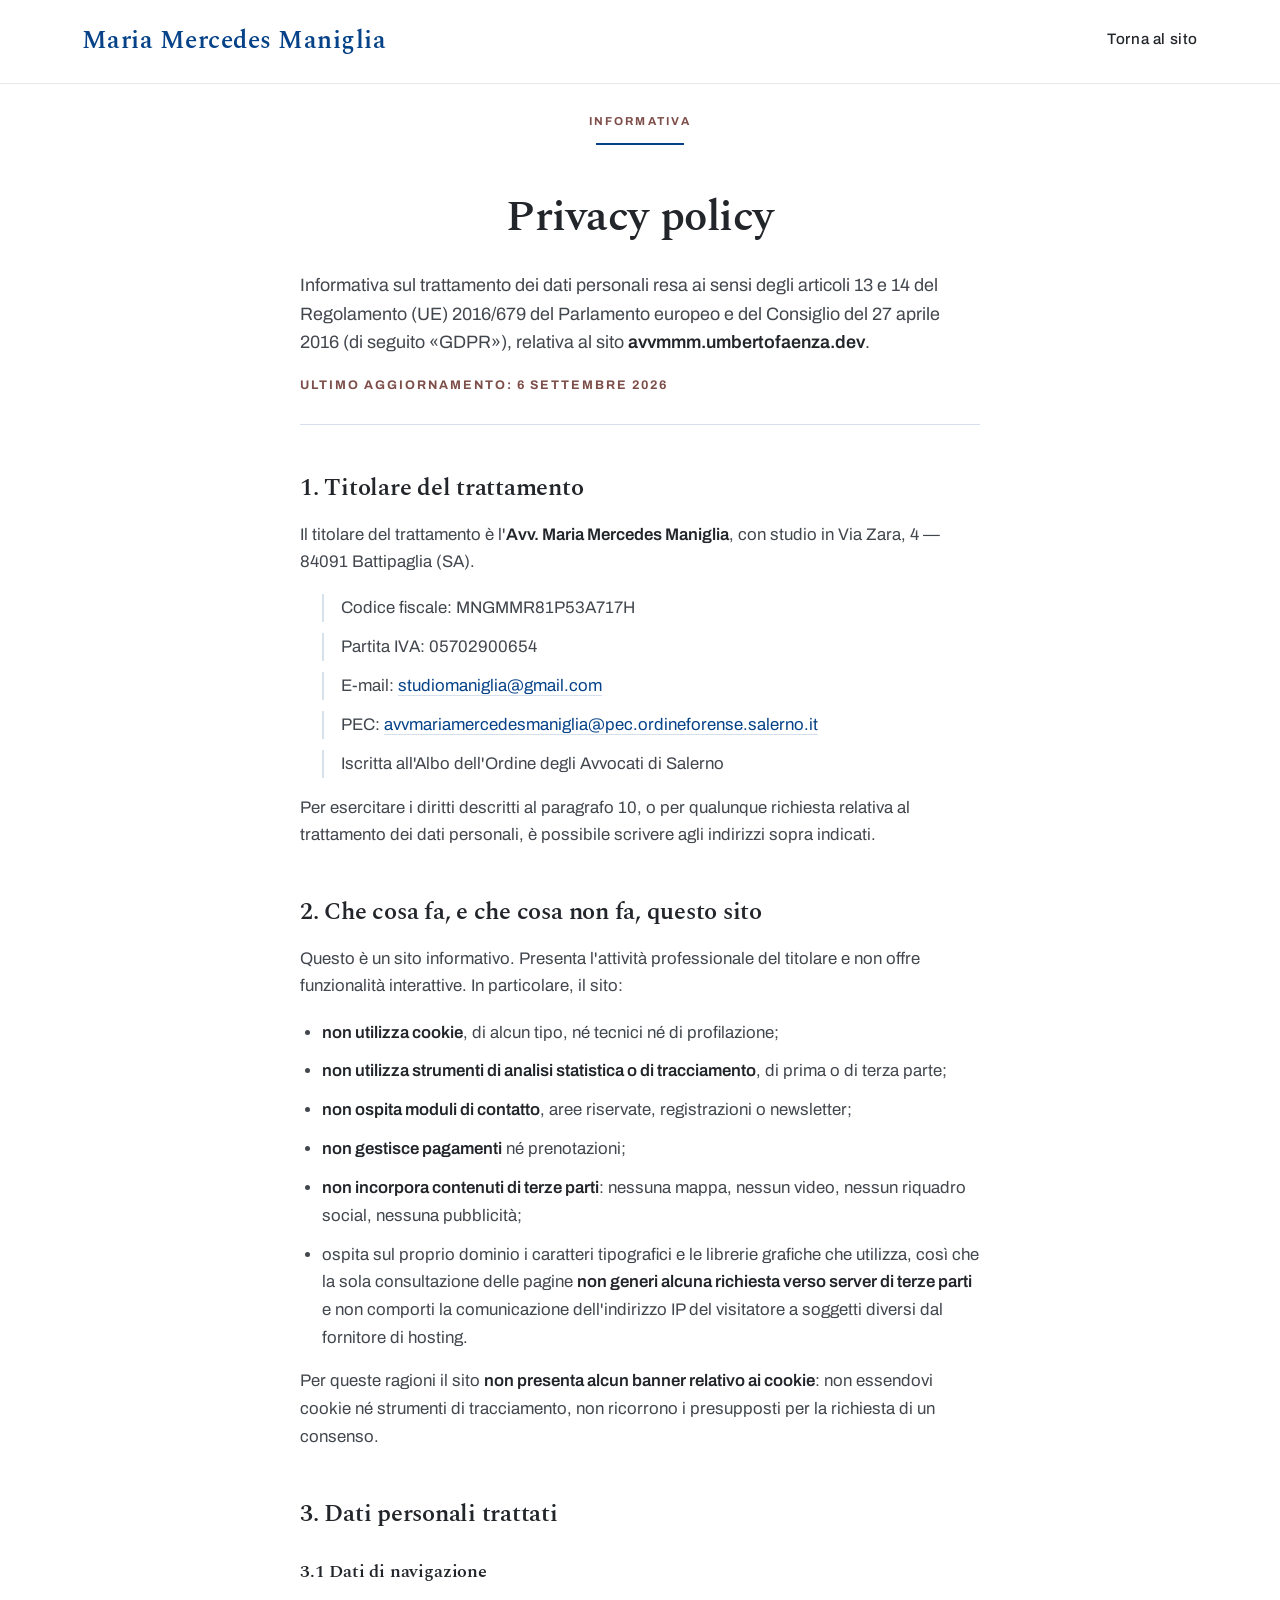
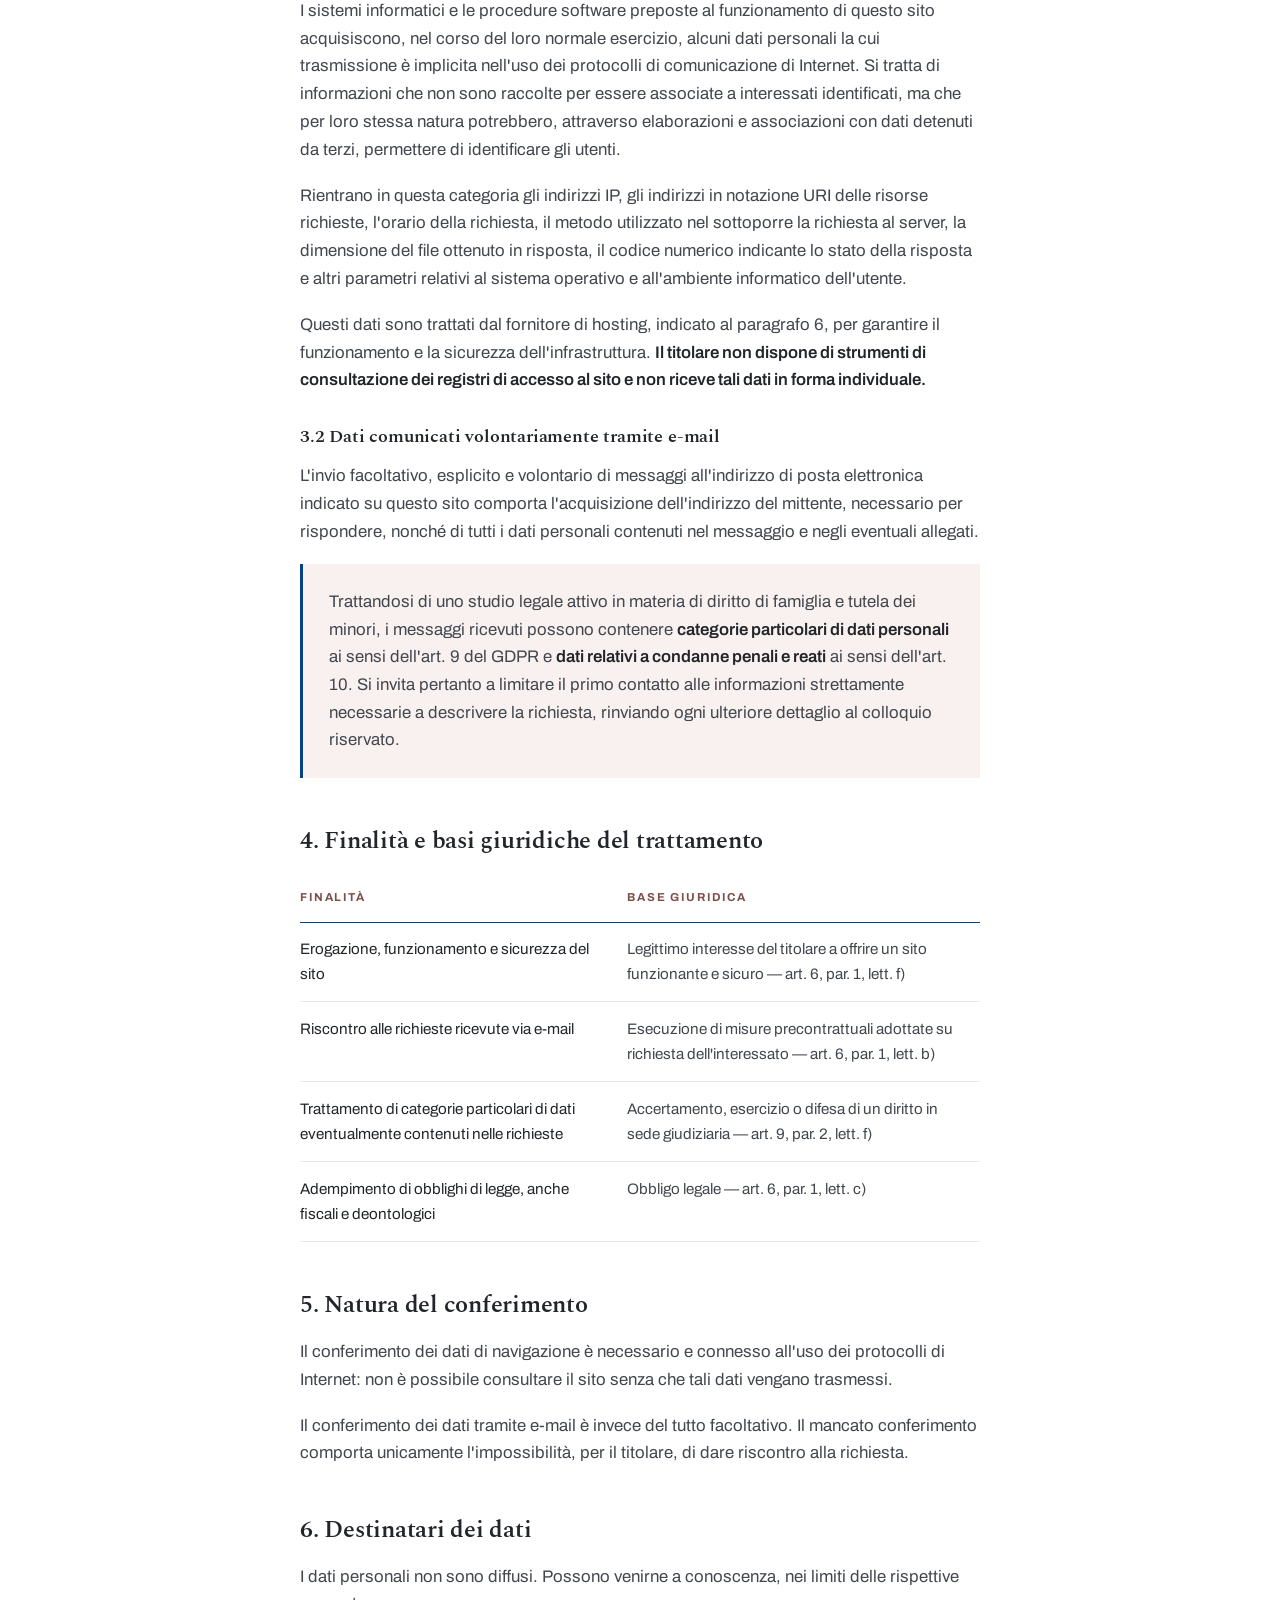
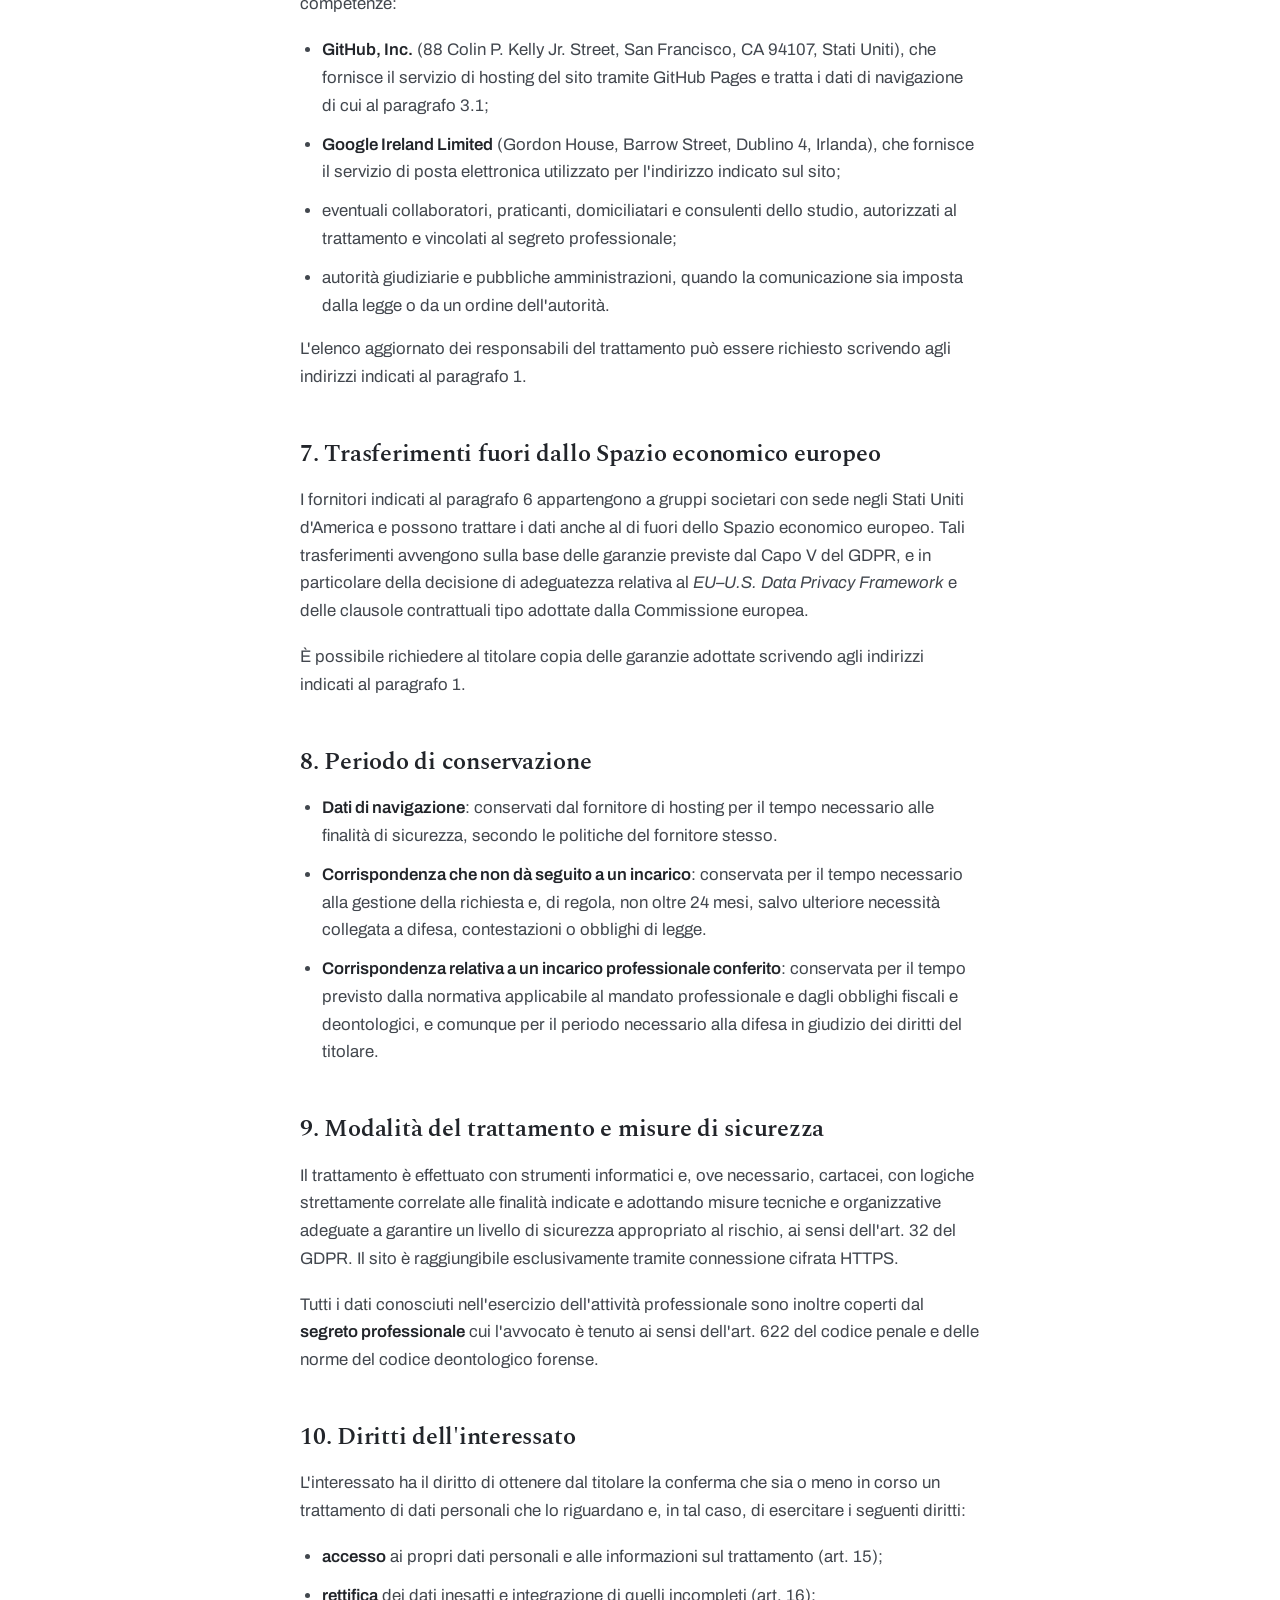
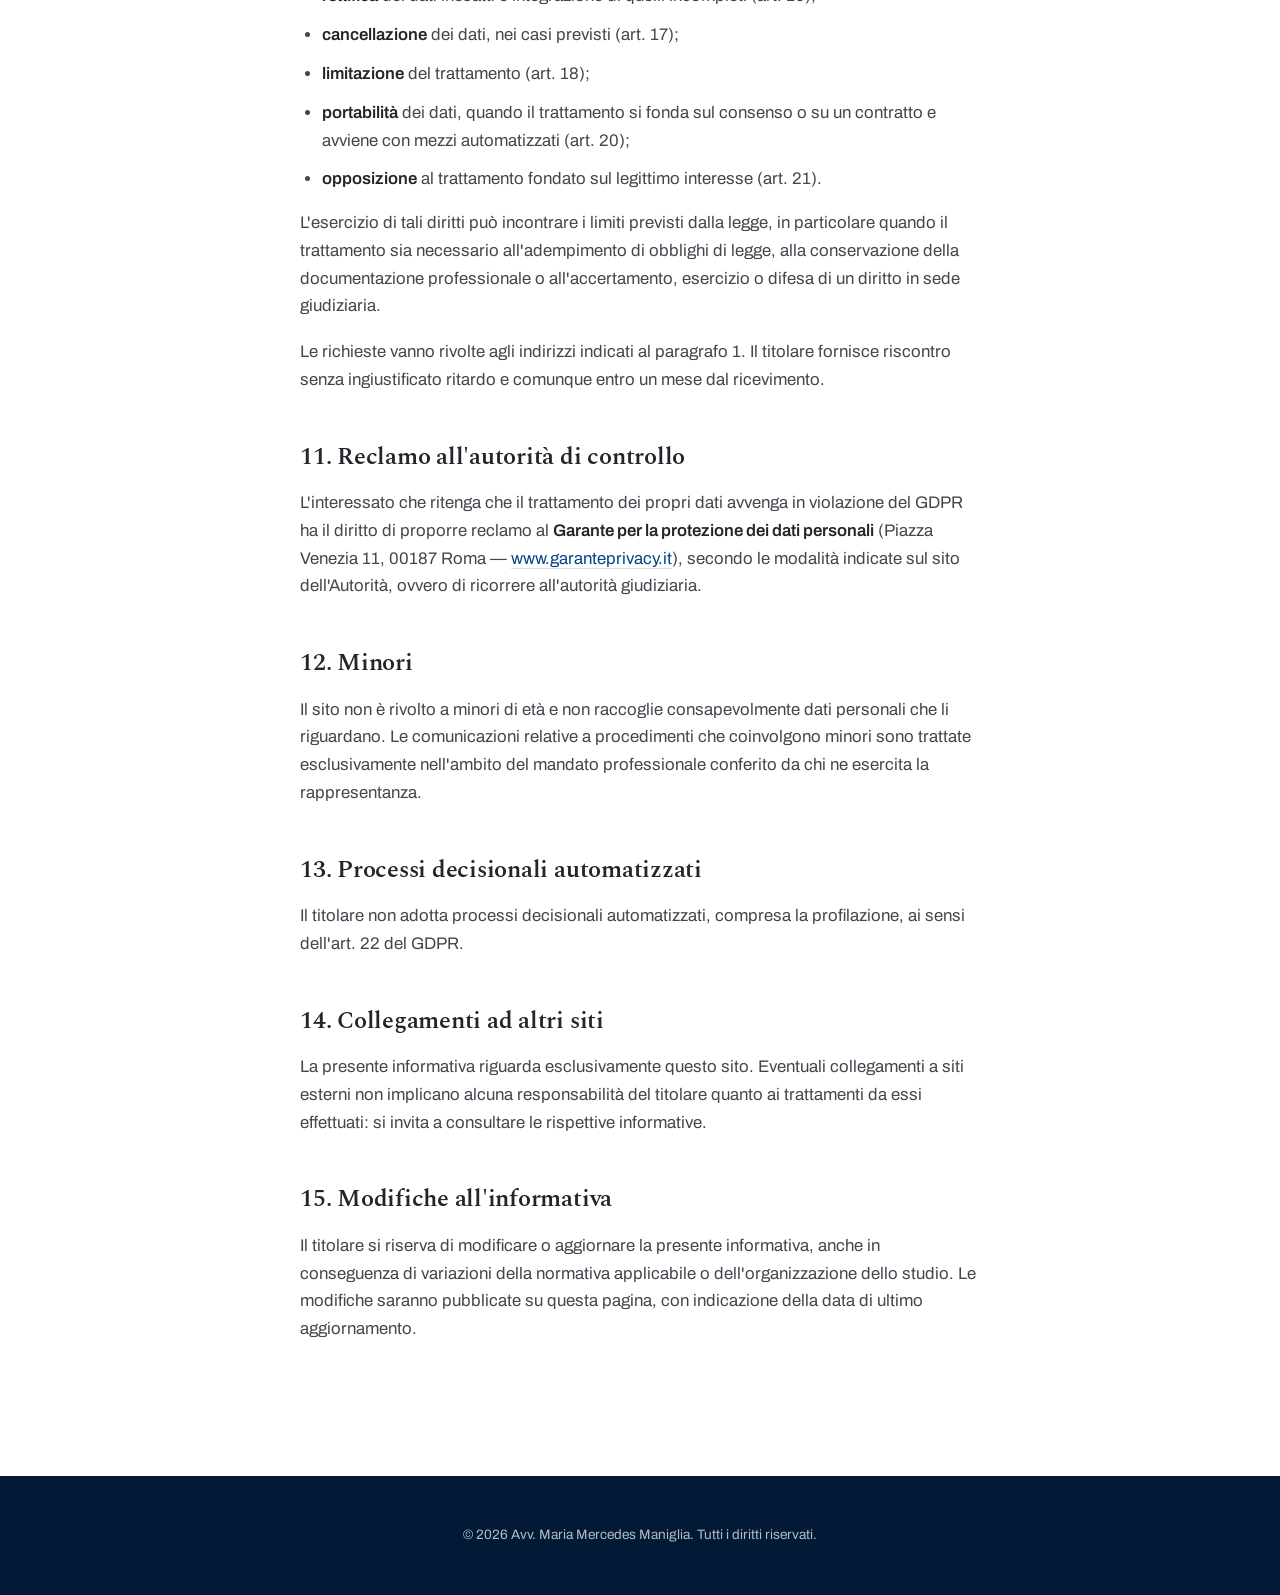
==== commit 0d5082d3: "compila l'informativa privacy con i dati della cliente Riempiti i sette segnaposti lasciati per la r" ====
--- a/privacy/index.html
+++ b/privacy/index.html
@@ -67,7 +67,7 @@
                         2016 (di seguito &laquo;GDPR&raquo;), relativa al sito
                         <strong>avvmmm.umbertofaenza.dev</strong>.</p>
 
-                    <p class="doc-data">Ultimo aggiornamento: <span class="da-completare">GG/MM/AAAA</span></p>
+                    <p class="doc-data">Ultimo aggiornamento: 6 settembre 2026</p>
 
                     <h2>1. Titolare del trattamento</h2>
 
@@ -75,19 +75,16 @@
                         studio in Via Zara, 4 &mdash; 84091 Battipaglia (SA).</p>
 
                     <ul class="doc-dati">
-                        <li>Codice fiscale: <span class="da-completare">da inserire</span></li>
-                        <li>Partita IVA: <span class="da-completare">da inserire</span></li>
+                        <li>Codice fiscale: MNGMMR81P53A717H</li>
+                        <li>Partita IVA: 05702900654</li>
                         <li>E-mail: <a href="mailto:studiomaniglia@gmail.com">studiomaniglia@gmail.com</a></li>
-                        <li>PEC: <span class="da-completare">da confermare</span></li>
-                        <li>Iscritta all'Albo dell'Ordine degli Avvocati di
-                            <span class="da-completare">da confermare</span></li>
+                        <li>PEC: <a href="mailto:avvmariamercedesmaniglia@pec.ordineforense.salerno.it">avvmariamercedesmaniglia@<wbr>pec.ordineforense.salerno.it</a></li>
+                        <li>Iscritta all'Albo dell'Ordine degli Avvocati di Salerno</li>
                     </ul>
 
                     <p>Per esercitare i diritti descritti al paragrafo 10, o per qualunque richiesta relativa al
                         trattamento dei dati personali, &egrave; possibile scrivere agli indirizzi sopra indicati.</p>
 
-                    <p><span class="da-completare">Da confermare:</span> non &egrave; stato designato un Responsabile
-                        della protezione dei dati, non ricorrendo i presupposti di cui all'art. 37 del GDPR.</p>
 
                     <h2>2. Che cosa fa, e che cosa non fa, questo sito</h2>
 
@@ -233,9 +230,9 @@
                         <li><strong>Dati di navigazione</strong>: conservati dal fornitore di hosting per il tempo
                             necessario alle finalit&agrave; di sicurezza, secondo le politiche del fornitore
                             stesso.</li>
-                        <li><strong>Corrispondenza che non d&agrave; seguito a un incarico</strong>: conservata per
-                            <span class="da-completare">indicare il periodo, ad esempio 12 mesi</span> dall'ultimo
-                            contatto, e successivamente cancellata.</li>
+                        <li><strong>Corrispondenza che non d&agrave; seguito a un incarico</strong>: conservata per il tempo
+                            necessario alla gestione della richiesta e, di regola, non oltre 24 mesi, salvo ulteriore
+                            necessit&agrave; collegata a difesa, contestazioni o obblighi di legge.</li>
                         <li><strong>Corrispondenza relativa a un incarico professionale conferito</strong>: conservata
                             per il tempo previsto dalla normativa applicabile al mandato professionale e dagli
                             obblighi fiscali e deontologici, e comunque per il periodo necessario alla difesa in
--- a/style.css
+++ b/style.css
@@ -1123,18 +1123,6 @@
     color: var(--text-main);
 }
 
-/* segnaposto da sostituire prima della pubblicazione: deliberatamente
-   vistoso, cosi non puo restare per distrazione */
-.da-completare {
-    padding: 0.1em 0.45em;
-    background-color: #FFF3CD;
-    border-bottom: 2px solid #B8860B;
-    color: #4A3B00;
-    font-weight: 600;
-    /* niente nowrap: i segnaposti lunghi sfondavano il contenitore a 320px */
-    overflow-wrap: break-word;
-}
-
 .footer-link {
     margin-top: 0.6rem;
 }
